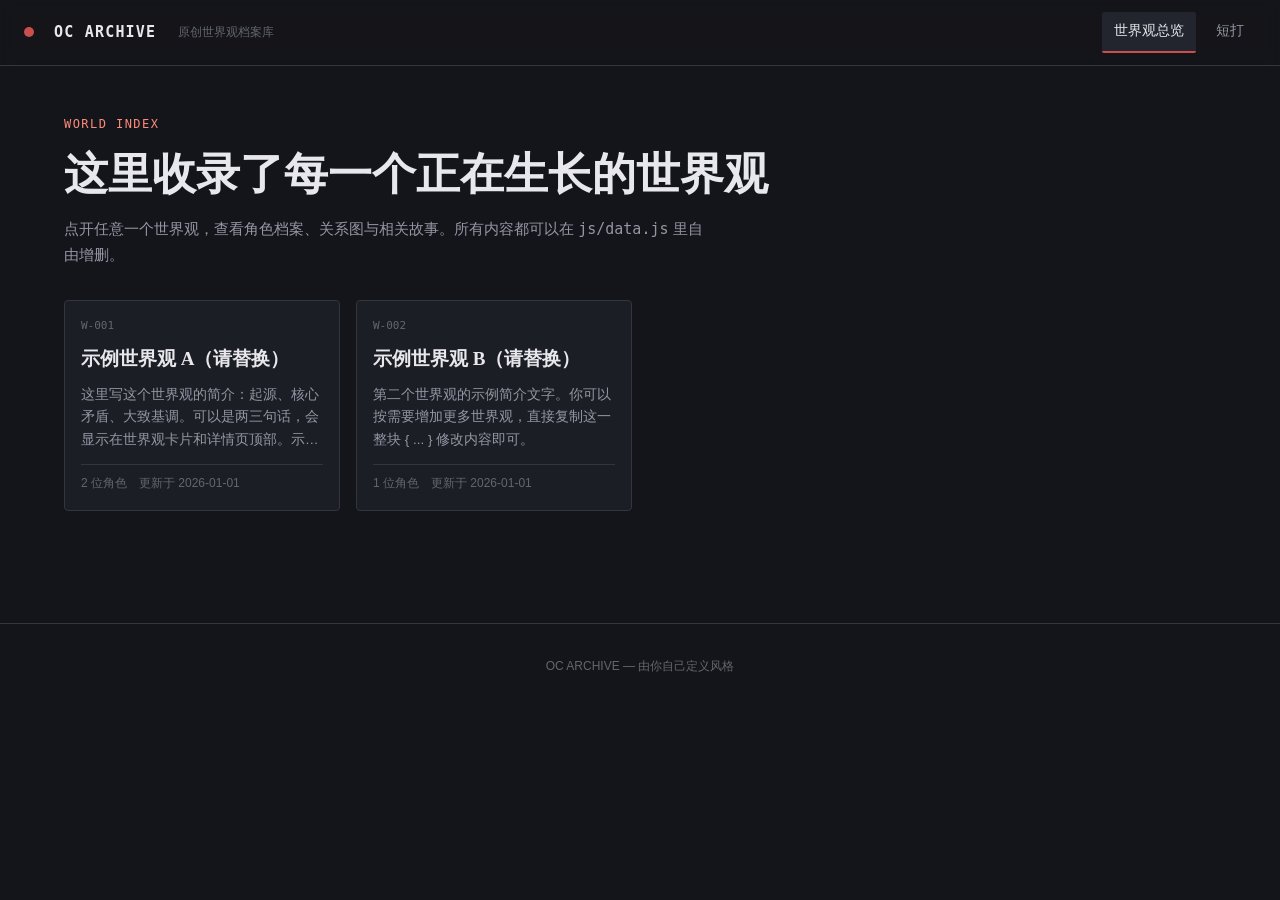
==== index.html @ 652378f9 "Initial commit: oc-archive site" ====
<!DOCTYPE html>
<html lang="zh-CN">
<head>
<meta charset="UTF-8">
<meta name="viewport" content="width=device-width, initial-scale=1.0">
<title>OC ARCHIVE</title>
<link rel="stylesheet" href="css/theme.css">
<link rel="stylesheet" href="css/style.css">
</head>
<body>

<header class="topnav">
  <a class="brand" href="index.html" style="display:flex;align-items:center;">
    <span class="brand-mark"></span>
    <span class="brand-name" data-site-name style="margin-left:8px;">OC ARCHIVE</span>
    <span class="brand-sub" data-site-subtitle style="margin-left:10px;">原创世界观档案库</span>
  </a>
  <nav>
    <a href="index.html" class="active">世界观总览</a>
    <a href="drabbles.html">短打</a>
  </nav>
</header>

<section class="hero">
  <div class="eyebrow">WORLD INDEX</div>
  <h1>这里收录了每一个正在生长的世界观</h1>
  <p>点开任意一个世界观，查看角色档案、关系图与相关故事。所有内容都可以在 <code>js/data.js</code> 里自由增删。</p>
</section>

<main class="grid" id="world-grid"></main>

<footer class="site-footer">OC ARCHIVE — 由你自己定义风格</footer>

<script src="js/data.js"></script>
<script src="js/main.js"></script>
<script>
  renderWorldGrid(document.getElementById("world-grid"));
</script>
</body>
</html>
---- css/theme.css ----
/* ============================================================
   theme.css — 只放"设计风格"相关的变量
   想换整个网站的观感？只改这个文件就够了，不用碰其他代码。
   ============================================================ */

:root {
  /* —— 颜色 —— */
  --color-bg:        #14151a;   /* 页面底色 */
  --color-bg-panel:  #1c1e26;   /* 卡片/面板底色 */
  --color-bg-raised: #22242e;   /* 悬浮/选中状态底色 */
  --color-border:    #33353f;   /* 分割线、描边 */

  --color-text:       #e7e7ec;  /* 正文 */
  --color-text-dim:   #9496a3;  /* 次要文字 */
  --color-text-faint: #64666f;  /* 更次要的文字（占位符提示等） */

  --color-accent:      #c94f4f; /* 主强调色（标签、链接高亮、边框） */
  --color-accent-dim:  #7a3535; /* 强调色的暗版（用于底纹、次要强调） */
  --color-accent-text: #ff8a7a; /* 强调色用于文字时更亮一点，保证可读性 */

  --color-success: #4f9c6a;
  --color-warning: #c9a04f;

  /* —— 字体 —— */
  /* 中文字体优先用系统黑体/宋体，英文数字用等宽或衬线做"档案感" */
  --font-display: "Noto Serif SC", "Songti SC", "SimSun", serif;
  --font-body:    "PingFang SC", "Microsoft YaHei", "Hiragino Sans GB", sans-serif;
  --font-mono:    "JetBrains Mono", "Consolas", monospace;

  /* —— 圆角 / 阴影 —— */
  --radius-sm: 2px;
  --radius-md: 4px;
  --shadow-panel: 0 1px 0 rgba(0,0,0,0.4), 0 8px 24px rgba(0,0,0,0.25);

  /* —— 间距刻度 —— */
  --space-1: 4px;
  --space-2: 8px;
  --space-3: 12px;
  --space-4: 16px;
  --space-5: 24px;
  --space-6: 32px;
  --space-7: 48px;
  --space-8: 64px;

  /* —— 布局 —— */
  --sidebar-width: 260px;
  --content-max-width: 1200px;
}

/* 亮色主题示例（如果想要浅色版本，把 <html> 加上 data-theme="light" 即可） */
[data-theme="light"] {
  --color-bg:        #f6f5f2;
  --color-bg-panel:  #ffffff;
  --color-bg-raised: #f0eee9;
  --color-border:    #e0ddd6;

  --color-text:       #201f1c;
  --color-text-dim:   #6b6862;
  --color-text-faint: #a5a29a;

  --color-accent:      #a83f3f;
  --color-accent-dim:  #e7cfcf;
  --color-accent-text: #a83f3f;
}
---- css/style.css ----
/* ============================================================
   style.css — 结构/布局/组件样式
   这里定义"长什么形状"，具体"什么颜色"去 theme.css 改
   ============================================================ */

* { box-sizing: border-box; }

html, body {
  margin: 0;
  padding: 0;
  background: var(--color-bg);
  color: var(--color-text);
  font-family: var(--font-body);
  font-size: 15px;
  line-height: 1.7;
  -webkit-font-smoothing: antialiased;
}

a { color: inherit; text-decoration: none; }
a:hover { color: var(--color-accent-text); }

::selection { background: var(--color-accent-dim); color: var(--color-text); }

/* focus visibility，别删，无障碍需要 */
a:focus-visible, button:focus-visible, input:focus-visible {
  outline: 2px solid var(--color-accent-text);
  outline-offset: 2px;
}

@media (prefers-reduced-motion: reduce) {
  * { animation: none !important; transition: none !important; }
}

/* ---------- 顶部导航 ---------- */
.topnav {
  position: sticky;
  top: 0;
  z-index: 50;
  display: flex;
  align-items: center;
  justify-content: space-between;
  padding: var(--space-3) var(--space-5);
  background: rgba(20, 21, 26, 0.9);
  backdrop-filter: blur(8px);
  border-bottom: 1px solid var(--color-border);
}

.topnav .brand {
  display: flex;
  align-items: baseline;
  gap: var(--space-3);
}

.topnav .brand-mark {
  width: 10px;
  height: 10px;
  background: var(--color-accent);
  border-radius: 50%;
  flex-shrink: 0;
}

.topnav .brand-name {
  font-family: var(--font-mono);
  letter-spacing: 0.08em;
  font-size: 15px;
  font-weight: 700;
}

.topnav .brand-sub {
  font-size: 12px;
  color: var(--color-text-faint);
  display: none;
}
@media (min-width: 640px) {
  .topnav .brand-sub { display: inline; }
}

.topnav nav {
  display: flex;
  gap: var(--space-2);
}

.topnav nav a {
  padding: var(--space-2) var(--space-3);
  font-size: 13.5px;
  color: var(--color-text-dim);
  border-radius: var(--radius-sm);
}
.topnav nav a:hover { color: var(--color-text); background: var(--color-bg-raised); }
.topnav nav a.active {
  color: var(--color-text);
  background: var(--color-bg-raised);
  border-bottom: 2px solid var(--color-accent);
}

/* ---------- 页面骨架：侧栏 + 主内容 ---------- */
.layout {
  display: flex;
  align-items: flex-start;
  max-width: var(--content-max-width);
  margin: 0 auto;
}

.sidebar {
  width: var(--sidebar-width);
  flex-shrink: 0;
  padding: var(--space-5) var(--space-4);
  position: sticky;
  top: 57px;
  max-height: calc(100vh - 57px);
  overflow-y: auto;
  border-right: 1px solid var(--color-border);
}

.sidebar h3 {
  font-size: 11px;
  letter-spacing: 0.1em;
  color: var(--color-text-faint);
  text-transform: uppercase;
  margin: var(--space-5) 0 var(--space-2);
}
.sidebar h3:first-child { margin-top: 0; }

.sidebar ul { list-style: none; margin: 0; padding: 0; }
.sidebar li a {
  display: block;
  padding: var(--space-2) var(--space-2);
  font-size: 13.5px;
  color: var(--color-text-dim);
  border-radius: var(--radius-sm);
  border-left: 2px solid transparent;
}
.sidebar li a:hover { background: var(--color-bg-panel); color: var(--color-text); }
.sidebar li a.active {
  color: var(--color-text);
  border-left-color: var(--color-accent);
  background: var(--color-bg-panel);
}

.main {
  flex: 1;
  min-width: 0;
  padding: var(--space-5);
}

@media (max-width: 860px) {
  .layout { flex-direction: column; }
  .sidebar {
    width: 100%;
    position: static;
    max-height: none;
    border-right: none;
    border-bottom: 1px solid var(--color-border);
  }
}

/* ---------- 通用面板/卡片 ---------- */
.panel {
  background: var(--color-bg-panel);
  border: 1px solid var(--color-border);
  border-radius: var(--radius-md);
  box-shadow: var(--shadow-panel);
}

.panel-header {
  display: flex;
  align-items: center;
  gap: var(--space-2);
  padding: var(--space-3) var(--space-4);
  border-bottom: 1px solid var(--color-border);
}

.panel-header .tag {
  font-family: var(--font-mono);
  font-size: 11px;
  color: var(--color-accent-text);
  border: 1px solid var(--color-accent-dim);
  padding: 1px 6px;
  border-radius: var(--radius-sm);
}

.panel-header h2 {
  font-family: var(--font-display);
  font-size: 18px;
  margin: 0;
  flex: 1;
}

.panel-body { padding: var(--space-4); }

/* ---------- 首页：世界观网格 ---------- */
.hero {
  padding: var(--space-7) var(--space-5) var(--space-6);
  text-align: left;
  max-width: var(--content-max-width);
  margin: 0 auto;
}
.hero .eyebrow {
  font-family: var(--font-mono);
  font-size: 12px;
  color: var(--color-accent-text);
  letter-spacing: 0.12em;
  margin-bottom: var(--space-3);
}
.hero h1 {
  font-family: var(--font-display);
  font-size: clamp(28px, 5vw, 44px);
  margin: 0 0 var(--space-3);
  line-height: 1.3;
}
.hero p {
  color: var(--color-text-dim);
  max-width: 640px;
  margin: 0;
}

.grid {
  display: grid;
  grid-template-columns: repeat(auto-fill, minmax(260px, 1fr));
  gap: var(--space-4);
  max-width: var(--content-max-width);
  margin: 0 auto;
  padding: 0 var(--space-5) var(--space-8);
}

.world-card {
  display: block;
  background: var(--color-bg-panel);
  border: 1px solid var(--color-border);
  border-radius: var(--radius-md);
  padding: var(--space-4);
  transition: border-color 0.15s ease, transform 0.15s ease;
}
.world-card:hover {
  border-color: var(--color-accent-dim);
  transform: translateY(-2px);
  color: var(--color-text);
}
.world-card .world-id {
  font-family: var(--font-mono);
  font-size: 11px;
  color: var(--color-text-faint);
  margin-bottom: var(--space-2);
}
.world-card h3 {
  font-family: var(--font-display);
  font-size: 19px;
  margin: 0 0 var(--space-2);
}
.world-card p {
  color: var(--color-text-dim);
  font-size: 13.5px;
  margin: 0 0 var(--space-3);
  display: -webkit-box;
  -webkit-line-clamp: 3;
  -webkit-box-orient: vertical;
  overflow: hidden;
}
.world-card .world-meta {
  display: flex;
  gap: var(--space-3);
  font-size: 12px;
  color: var(--color-text-faint);
  border-top: 1px solid var(--color-border);
  padding-top: var(--space-2);
}

/* ---------- 标签页（世界观内部：概述/角色/关系图/故事） ---------- */
.tabs {
  display: flex;
  gap: var(--space-1);
  border-bottom: 1px solid var(--color-border);
  margin-bottom: var(--space-4);
  overflow-x: auto;
}
.tabs a {
  padding: var(--space-2) var(--space-4);
  font-size: 13.5px;
  color: var(--color-text-dim);
  white-space: nowrap;
  border-bottom: 2px solid transparent;
  margin-bottom: -1px;
}
.tabs a:hover { color: var(--color-text); }
.tabs a.active {
  color: var(--color-text);
  border-bottom-color: var(--color-accent);
}

/* ---------- 角色档案卡片 ---------- */
.char-grid {
  display: grid;
  grid-template-columns: repeat(auto-fill, minmax(200px, 1fr));
  gap: var(--space-3);
}
.char-card {
  display: block;
  background: var(--color-bg-panel);
  border: 1px solid var(--color-border);
  border-radius: var(--radius-md);
  overflow: hidden;
  transition: border-color 0.15s ease;
}
.char-card:hover { border-color: var(--color-accent-dim); color: var(--color-text); }
.char-card .char-portrait {
  width: 100%;
  aspect-ratio: 3/4;
  background: var(--color-bg-raised);
  display: flex;
  align-items: center;
  justify-content: center;
  color: var(--color-text-faint);
  font-size: 12px;
  font-family: var(--font-mono);
}
.char-card .char-info { padding: var(--space-3); }
.char-card .char-name {
  font-family: var(--font-display);
  font-size: 16px;
  margin: 0 0 2px;
}
.char-card .char-role {
  font-size: 12px;
  color: var(--color-text-faint);
}

/* ---------- 角色详情页 ---------- */
.char-detail-header {
  display: flex;
  gap: var(--space-5);
  margin-bottom: var(--space-5);
  flex-wrap: wrap;
}
.char-detail-portrait {
  width: 220px;
  aspect-ratio: 3/4;
  background: var(--color-bg-panel);
  border: 1px solid var(--color-border);
  border-radius: var(--radius-md);
  flex-shrink: 0;
  display: flex;
  align-items: center;
  justify-content: center;
  color: var(--color-text-faint);
  font-family: var(--font-mono);
  font-size: 12px;
}
.char-detail-meta { flex: 1; min-width: 240px; }
.char-detail-meta h1 {
  font-family: var(--font-display);
  font-size: 30px;
  margin: 0 0 var(--space-2);
}
.char-detail-meta .subtitle { color: var(--color-text-dim); margin-bottom: var(--space-4); }

.kv-list { display: grid; grid-template-columns: auto 1fr; gap: var(--space-2) var(--space-4); font-size: 13.5px; }
.kv-list dt { color: var(--color-text-faint); }
.kv-list dd { margin: 0; }

.section-block { margin-bottom: var(--space-5); }
.section-block h2 {
  font-family: var(--font-display);
  font-size: 16px;
  color: var(--color-text-dim);
  border-bottom: 1px solid var(--color-border);
  padding-bottom: var(--space-2);
  margin-bottom: var(--space-3);
}

.bullet-list { margin: 0; padding-left: 1.2em; color: var(--color-text-dim); }
.bullet-list li { margin-bottom: var(--space-1); }

/* ---------- 关系图 ---------- */
.relation-canvas-wrap {
  position: relative;
  width: 100%;
  height: 560px;
  background:
    radial-gradient(circle at 1px 1px, var(--color-border) 1px, transparent 0) 0 0 / 24px 24px,
    var(--color-bg-panel);
  border: 1px solid var(--color-border);
  border-radius: var(--radius-md);
  overflow: hidden;
}
#relation-svg { position: absolute; inset: 0; width: 100%; height: 100%; }
.relation-edge { stroke: var(--color-border); stroke-width: 1.5; }
.relation-edge-label {
  fill: var(--color-text-faint);
  font-size: 10px;
  font-family: var(--font-mono);
}
.relation-node {
  position: absolute;
  transform: translate(-50%, -50%);
  display: flex;
  flex-direction: column;
  align-items: center;
  gap: 6px;
  cursor: grab;
  user-select: none;
}
.relation-node .dot {
  width: 44px;
  height: 44px;
  border-radius: 50%;
  background: var(--color-bg-raised);
  border: 1.5px solid var(--color-accent-dim);
  display: flex;
  align-items: center;
  justify-content: center;
  font-family: var(--font-display);
  font-size: 14px;
}
.relation-node:hover .dot { border-color: var(--color-accent); }
.relation-node .label {
  font-size: 11.5px;
  color: var(--color-text-dim);
  background: var(--color-bg);
  padding: 1px 6px;
  border-radius: var(--radius-sm);
  white-space: nowrap;
}
.relation-hint {
  font-size: 12px;
  color: var(--color-text-faint);
  margin-top: var(--space-2);
}

/* ---------- 故事 / 短打 列表 ---------- */
.story-list { display: flex; flex-direction: column; gap: var(--space-2); }
.story-item {
  display: flex;
  align-items: baseline;
  gap: var(--space-3);
  padding: var(--space-3);
  background: var(--color-bg-panel);
  border: 1px solid var(--color-border);
  border-radius: var(--radius-md);
}
.story-item:hover { border-color: var(--color-accent-dim); }
.story-item .story-type {
  font-family: var(--font-mono);
  font-size: 10.5px;
  color: var(--color-accent-text);
  border: 1px solid var(--color-accent-dim);
  padding: 1px 6px;
  border-radius: var(--radius-sm);
  flex-shrink: 0;
}
.story-item .story-title { font-weight: 600; flex: 1; }
.story-item .story-date { font-size: 12px; color: var(--color-text-faint); }

.prose {
  max-width: 720px;
  color: var(--color-text);
  white-space: pre-wrap;
  font-size: 15px;
  line-height: 1.9;
}

/* ---------- 空状态 / 占位 ---------- */
.empty-state {
  padding: var(--space-7) var(--space-4);
  text-align: center;
  color: var(--color-text-faint);
  border: 1px dashed var(--color-border);
  border-radius: var(--radius-md);
}
.empty-state .empty-title { color: var(--color-text-dim); margin-bottom: var(--space-1); }

/* ---------- 面包屑 ---------- */
.breadcrumb {
  font-size: 12.5px;
  color: var(--color-text-faint);
  margin-bottom: var(--space-4);
}
.breadcrumb a:hover { color: var(--color-accent-text); }

/* ---------- footer ---------- */
.site-footer {
  text-align: center;
  padding: var(--space-6) var(--space-4);
  font-size: 12px;
  color: var(--color-text-faint);
  border-top: 1px solid var(--color-border);
  margin-top: var(--space-7);
}
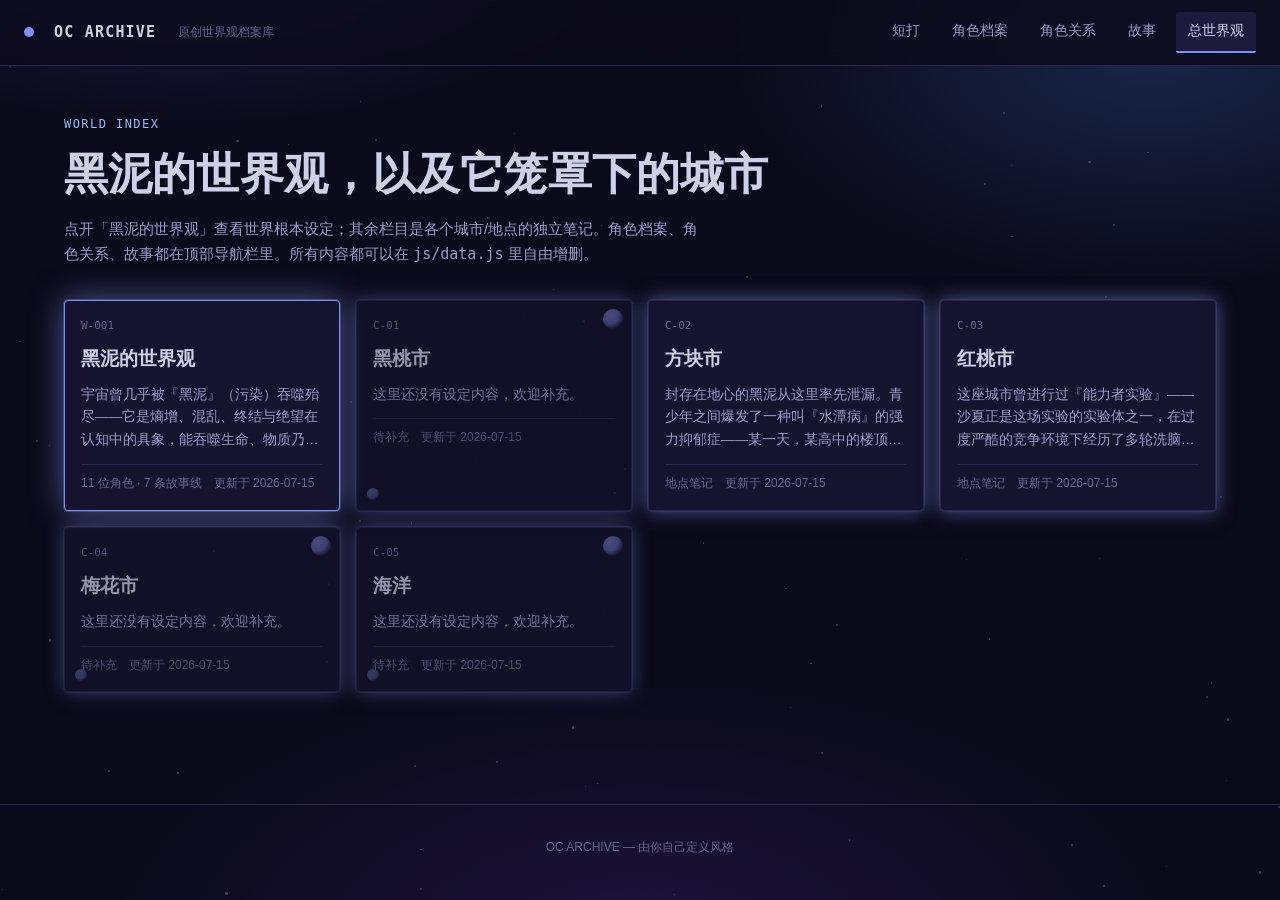
==== commit a1054bd2: "Restructure navigation around story arcs, add world illustration - Top nav now leads directly to glo" ====
--- a/index.html
+++ b/index.html
@@ -16,15 +16,18 @@
     <span class="brand-sub" data-site-subtitle style="margin-left:10px;">原创世界观档案库</span>
   </a>
   <nav>
-    <a href="index.html" class="active">世界观总览</a>
     <a href="drabbles.html">短打</a>
+    <a href="characters.html">角色档案</a>
+    <a href="relations.html">角色关系</a>
+    <a href="stories.html">故事</a>
+    <a href="index.html" class="active">总世界观</a>
   </nav>
 </header>
 
 <section class="hero">
   <div class="eyebrow">WORLD INDEX</div>
-  <h1>这里收录了每一个正在生长的世界观</h1>
-  <p>点开任意一个世界观，查看角色档案、关系图与相关故事。所有内容都可以在 <code>js/data.js</code> 里自由增删。</p>
+  <h1>黑泥的世界观，以及它笼罩下的城市</h1>
+  <p>点开「黑泥的世界观」查看世界根本设定；其余栏目是各个城市/地点的独立笔记。角色档案、角色关系、故事都在顶部导航栏里。所有内容都可以在 <code>js/data.js</code> 里自由增删。</p>
 </section>
 
 <main class="grid" id="world-grid"></main>
--- a/css/theme.css
+++ b/css/theme.css
@@ -4,22 +4,29 @@
    ============================================================ */
 
 :root {
-  /* —— 颜色 —— */
-  --color-bg:        #14151a;   /* 页面底色 */
-  --color-bg-panel:  #1c1e26;   /* 卡片/面板底色 */
-  --color-bg-raised: #22242e;   /* 悬浮/选中状态底色 */
-  --color-border:    #33353f;   /* 分割线、描边 */
+  /* —— 颜色：星海低语 · 深空靛蓝 + 星光紫蓝 —— */
+  --color-bg:        #0b0a1a;   /* 页面底色，接近深空/黑洞的靛蓝黑 */
+  --color-bg-panel:  #15132e;   /* 卡片/面板底色 */
+  --color-bg-raised: #1c1a3d;   /* 悬浮/选中状态底色 */
+  --color-border:    #2a2650;   /* 分割线、描边 */
 
-  --color-text:       #e7e7ec;  /* 正文 */
-  --color-text-dim:   #9496a3;  /* 次要文字 */
-  --color-text-faint: #64666f;  /* 更次要的文字（占位符提示等） */
+  --color-text:       #cdd0e8;  /* 正文，浅银色 */
+  --color-text-dim:   #9b9bc9;  /* 次要文字 */
+  --color-text-faint: #656590;  /* 更次要的文字（占位符提示等） */
 
-  --color-accent:      #c94f4f; /* 主强调色（标签、链接高亮、边框） */
-  --color-accent-dim:  #7a3535; /* 强调色的暗版（用于底纹、次要强调） */
-  --color-accent-text: #ff8a7a; /* 强调色用于文字时更亮一点，保证可读性 */
+  --color-accent:      #7c8ff2; /* 主强调色，蓝紫之间（标签、链接高亮、边框） */
+  --color-accent-dim:  #35306a; /* 强调色的暗版（用于底纹、次要强调） */
+  --color-accent-text: #8fc0f5; /* 强调色用于文字时更偏亮蓝，保证可读性 */
 
-  --color-success: #4f9c6a;
+  --color-success: #5f9c8f;
   --color-warning: #c9a04f;
+
+  /* —— 宇宙风特效专用 —— */
+  --color-glow:       rgba(139, 155, 245, 0.55); /* 模块发光描边颜色 */
+  --color-star:        #f2f3ff;                   /* 星点颜色 */
+  --color-planet-1:    #b7aaff;                    /* 角落矢量星球配色 1 */
+  --color-planet-2:    #7c8ff2;                    /* 角落矢量星球配色 2 */
+  --color-planet-3:    #8fc0f5;                    /* 角落矢量星球配色 3 */
 
   /* —— 字体 —— */
   /* 中文字体优先用系统黑体/宋体，英文数字用等宽或衬线做"档案感" */
@@ -30,7 +37,7 @@
   /* —— 圆角 / 阴影 —— */
   --radius-sm: 2px;
   --radius-md: 4px;
-  --shadow-panel: 0 1px 0 rgba(0,0,0,0.4), 0 8px 24px rgba(0,0,0,0.25);
+  --shadow-panel: 0 1px 0 rgba(0,0,0,0.4), 0 8px 24px rgba(30,20,70,0.35);
 
   /* —— 间距刻度 —— */
   --space-1: 4px;
@@ -47,18 +54,18 @@
   --content-max-width: 1200px;
 }
 
-/* 亮色主题示例（如果想要浅色版本，把 <html> 加上 data-theme="light" 即可） */
+/* 亮色主题（如果想要浅色版本，把 <html> 加上 data-theme="light" 即可） */
 [data-theme="light"] {
-  --color-bg:        #f6f5f2;
+  --color-bg:        #f4f3fb;
   --color-bg-panel:  #ffffff;
-  --color-bg-raised: #f0eee9;
-  --color-border:    #e0ddd6;
+  --color-bg-raised: #ece9fa;
+  --color-border:    #ddd8f5;
 
-  --color-text:       #201f1c;
-  --color-text-dim:   #6b6862;
-  --color-text-faint: #a5a29a;
+  --color-text:       #201f36;
+  --color-text-dim:   #5f5c80;
+  --color-text-faint: #9c98bd;
 
-  --color-accent:      #a83f3f;
-  --color-accent-dim:  #e7cfcf;
-  --color-accent-text: #a83f3f;
+  --color-accent:      #6c5ce0;
+  --color-accent-dim:  #e2ddfa;
+  --color-accent-text: #4a5fd4;
 }
--- a/css/style.css
+++ b/css/style.css
@@ -8,7 +8,13 @@
 html, body {
   margin: 0;
   padding: 0;
-  background: var(--color-bg);
+  min-height: 100%;
+  background:
+    radial-gradient(ellipse 60% 40% at 15% -10%, rgba(90, 70, 190, 0.35), transparent 60%),
+    radial-gradient(ellipse 55% 45% at 90% 5%, rgba(60, 110, 200, 0.28), transparent 60%),
+    radial-gradient(ellipse 70% 50% at 50% 105%, rgba(70, 40, 140, 0.30), transparent 60%),
+    var(--color-bg);
+  background-attachment: fixed;
   color: var(--color-text);
   font-family: var(--font-body);
   font-size: 15px;
@@ -16,6 +22,34 @@
   -webkit-font-smoothing: antialiased;
 }
 
+/* ---------- 星空背景：随机分布、缓慢闪烁的星点 ---------- */
+.starfield {
+  position: fixed;
+  inset: 0;
+  z-index: 0;
+  pointer-events: none;
+  overflow: hidden;
+}
+.starfield .star {
+  position: absolute;
+  background: var(--color-star);
+  border-radius: 50%;
+  opacity: 0.2;
+  animation-name: twinkle;
+  animation-timing-function: ease-in-out;
+  animation-iteration-count: infinite;
+}
+@keyframes twinkle {
+  0%, 100% { opacity: 0.12; transform: scale(0.85); }
+  50% { opacity: 0.95; transform: scale(1.2); }
+}
+
+/* 星空在最底层，页面主体内容需要显式盖在它上面 */
+.topnav, .layout, .hero, main, .site-footer {
+  position: relative;
+  z-index: 1;
+}
+
 a { color: inherit; text-decoration: none; }
 a:hover { color: var(--color-accent-text); }
 
@@ -40,7 +74,7 @@
   align-items: center;
   justify-content: space-between;
   padding: var(--space-3) var(--space-5);
-  background: rgba(20, 21, 26, 0.9);
+  background: rgba(11, 10, 26, 0.82);
   backdrop-filter: blur(8px);
   border-bottom: 1px solid var(--color-border);
 }
@@ -154,6 +188,58 @@
   }
 }
 
+/* ---------- 宇宙风模块：发光描边 + 星尘纹理 + 角落矢量星球 ---------- */
+.cosmic-block {
+  position: relative;
+  border: 1px solid var(--color-accent-dim);
+  box-shadow: 0 0 0 1px rgba(139, 155, 245, 0.12), 0 0 20px var(--color-glow), 0 8px 20px rgba(10, 8, 30, 0.4);
+  background-image:
+    radial-gradient(1px 1px at 12% 22%, rgba(255, 255, 255, 0.55) 0, transparent 60%),
+    radial-gradient(1px 1px at 78% 55%, rgba(255, 255, 255, 0.4) 0, transparent 60%),
+    radial-gradient(1.4px 1.4px at 42% 78%, rgba(255, 255, 255, 0.35) 0, transparent 60%),
+    radial-gradient(1px 1px at 62% 12%, rgba(255, 255, 255, 0.3) 0, transparent 60%),
+    radial-gradient(1.4px 1.4px at 90% 88%, rgba(255, 255, 255, 0.3) 0, transparent 60%),
+    radial-gradient(1px 1px at 25% 90%, rgba(255, 255, 255, 0.25) 0, transparent 60%);
+  background-repeat: no-repeat;
+  transition: box-shadow 0.2s ease, border-color 0.2s ease;
+}
+.cosmic-block:hover {
+  border-color: var(--color-accent);
+  box-shadow: 0 0 0 1px rgba(139, 155, 245, 0.22), 0 0 26px var(--color-glow), 0 8px 20px rgba(10, 8, 30, 0.45);
+}
+.cosmic-block::before,
+.cosmic-block::after {
+  content: "";
+  position: absolute;
+  border-radius: 50%;
+  pointer-events: none;
+  z-index: -1;
+}
+.cosmic-block::before {
+  top: 8px;
+  right: 8px;
+  width: 20px;
+  height: 20px;
+  background: radial-gradient(circle at 35% 30%, var(--color-planet-1) 0%, var(--color-planet-2) 45%, transparent 78%);
+  opacity: 0.55;
+  box-shadow: -34px 20px 0 -13px var(--color-planet-3);
+}
+.cosmic-block::after {
+  bottom: 10px;
+  left: 10px;
+  width: 12px;
+  height: 12px;
+  background: radial-gradient(circle at 35% 30%, var(--color-planet-3) 0%, var(--color-planet-2) 55%, transparent 80%);
+  opacity: 0.4;
+}
+.world-card-main.cosmic-block {
+  border-color: var(--color-accent);
+  box-shadow: 0 0 0 1px rgba(139, 155, 245, 0.28), 0 0 32px var(--color-glow), 0 8px 22px rgba(10, 8, 30, 0.5);
+}
+.world-card-placeholder.cosmic-block {
+  opacity: 0.7;
+}
+
 /* ---------- 通用面板/卡片 ---------- */
 .panel {
   background: var(--color-bg-panel);
@@ -265,6 +351,92 @@
   padding-top: var(--space-2);
 }
 
+/* ---------- 世界观说明页：大banner + 分类按钮 ---------- */
+.world-banner {
+  padding: var(--space-7) var(--space-5);
+  margin-bottom: var(--space-5);
+  border-radius: var(--radius-md);
+  background: var(--color-bg-panel);
+}
+.world-banner-eyebrow {
+  font-family: var(--font-mono);
+  font-size: 12px;
+  color: var(--color-accent-text);
+  letter-spacing: 0.12em;
+  margin-bottom: var(--space-3);
+}
+.world-banner h1 {
+  font-family: var(--font-display);
+  font-size: clamp(26px, 4.5vw, 42px);
+  margin: 0 0 var(--space-3);
+  line-height: 1.35;
+}
+.world-banner p {
+  color: var(--color-text-dim);
+  max-width: 760px;
+  margin: 0;
+  white-space: pre-wrap;
+}
+.world-banner-illustration {
+  display: block;
+  width: 100%;
+  max-width: 640px;
+  border-radius: var(--radius-md);
+  border: 1px solid var(--color-border);
+  margin: 0 0 var(--space-4);
+}
+.world-banner-credit {
+  font-size: 11px;
+  color: var(--color-text-faint);
+  margin-top: var(--space-2);
+}
+
+.category-nav {
+  display: grid;
+  grid-template-columns: repeat(auto-fit, minmax(200px, 1fr));
+  gap: var(--space-4);
+  margin-bottom: var(--space-7);
+}
+.category-btn {
+  display: flex;
+  flex-direction: column;
+  gap: 6px;
+  padding: var(--space-5) var(--space-4);
+  border-radius: var(--radius-md);
+  background: var(--color-bg-panel);
+  transition: transform 0.15s ease;
+}
+.category-btn:hover { transform: translateY(-2px); color: var(--color-text); }
+.category-btn-title {
+  font-family: var(--font-display);
+  font-size: 18px;
+}
+.category-btn-desc {
+  font-size: 12.5px;
+  color: var(--color-text-faint);
+}
+
+/* ---------- 故事线分组（角色档案页 / 关系图页共用） ---------- */
+.arc-section { margin-bottom: var(--space-7); }
+.arc-section-header { margin-bottom: var(--space-4); }
+.arc-section-header h2 {
+  font-family: var(--font-display);
+  font-size: 20px;
+  margin: 0 0 4px;
+}
+.arc-section-header p {
+  color: var(--color-text-dim);
+  font-size: 13px;
+  margin: 0;
+  max-width: 720px;
+}
+
+.arc-story-intros {
+  display: grid;
+  grid-template-columns: repeat(auto-fit, minmax(260px, 1fr));
+  gap: var(--space-4);
+}
+
 /* ---------- 标签页（世界观内部：概述/角色/关系图/故事） ---------- */
 .tabs {
   display: flex;
@@ -313,6 +485,11 @@
   font-size: 12px;
   font-family: var(--font-mono);
 }
+.char-card .char-portrait img {
+  width: 100%;
+  height: 100%;
+  object-fit: cover;
+}
 .char-card .char-info { padding: var(--space-3); }
 .char-card .char-name {
   font-family: var(--font-display);
@@ -344,6 +521,12 @@
   color: var(--color-text-faint);
   font-family: var(--font-mono);
   font-size: 12px;
+  overflow: hidden;
+}
+.char-detail-portrait img {
+  width: 100%;
+  height: 100%;
+  object-fit: cover;
 }
 .char-detail-meta { flex: 1; min-width: 240px; }
 .char-detail-meta h1 {
@@ -410,6 +593,12 @@
   justify-content: center;
   font-family: var(--font-display);
   font-size: 14px;
+  overflow: hidden;
+}
+.relation-node .dot img {
+  width: 100%;
+  height: 100%;
+  object-fit: cover;
 }
 .relation-node:hover .dot { border-color: var(--color-accent); }
 .relation-node .label {
@@ -448,6 +637,7 @@
   flex-shrink: 0;
 }
 .story-item .story-title { font-weight: 600; flex: 1; }
+.story-item .story-arc { font-size: 11px; color: var(--color-text-faint); white-space: nowrap; }
 .story-item .story-date { font-size: 12px; color: var(--color-text-faint); }
 
 .prose {
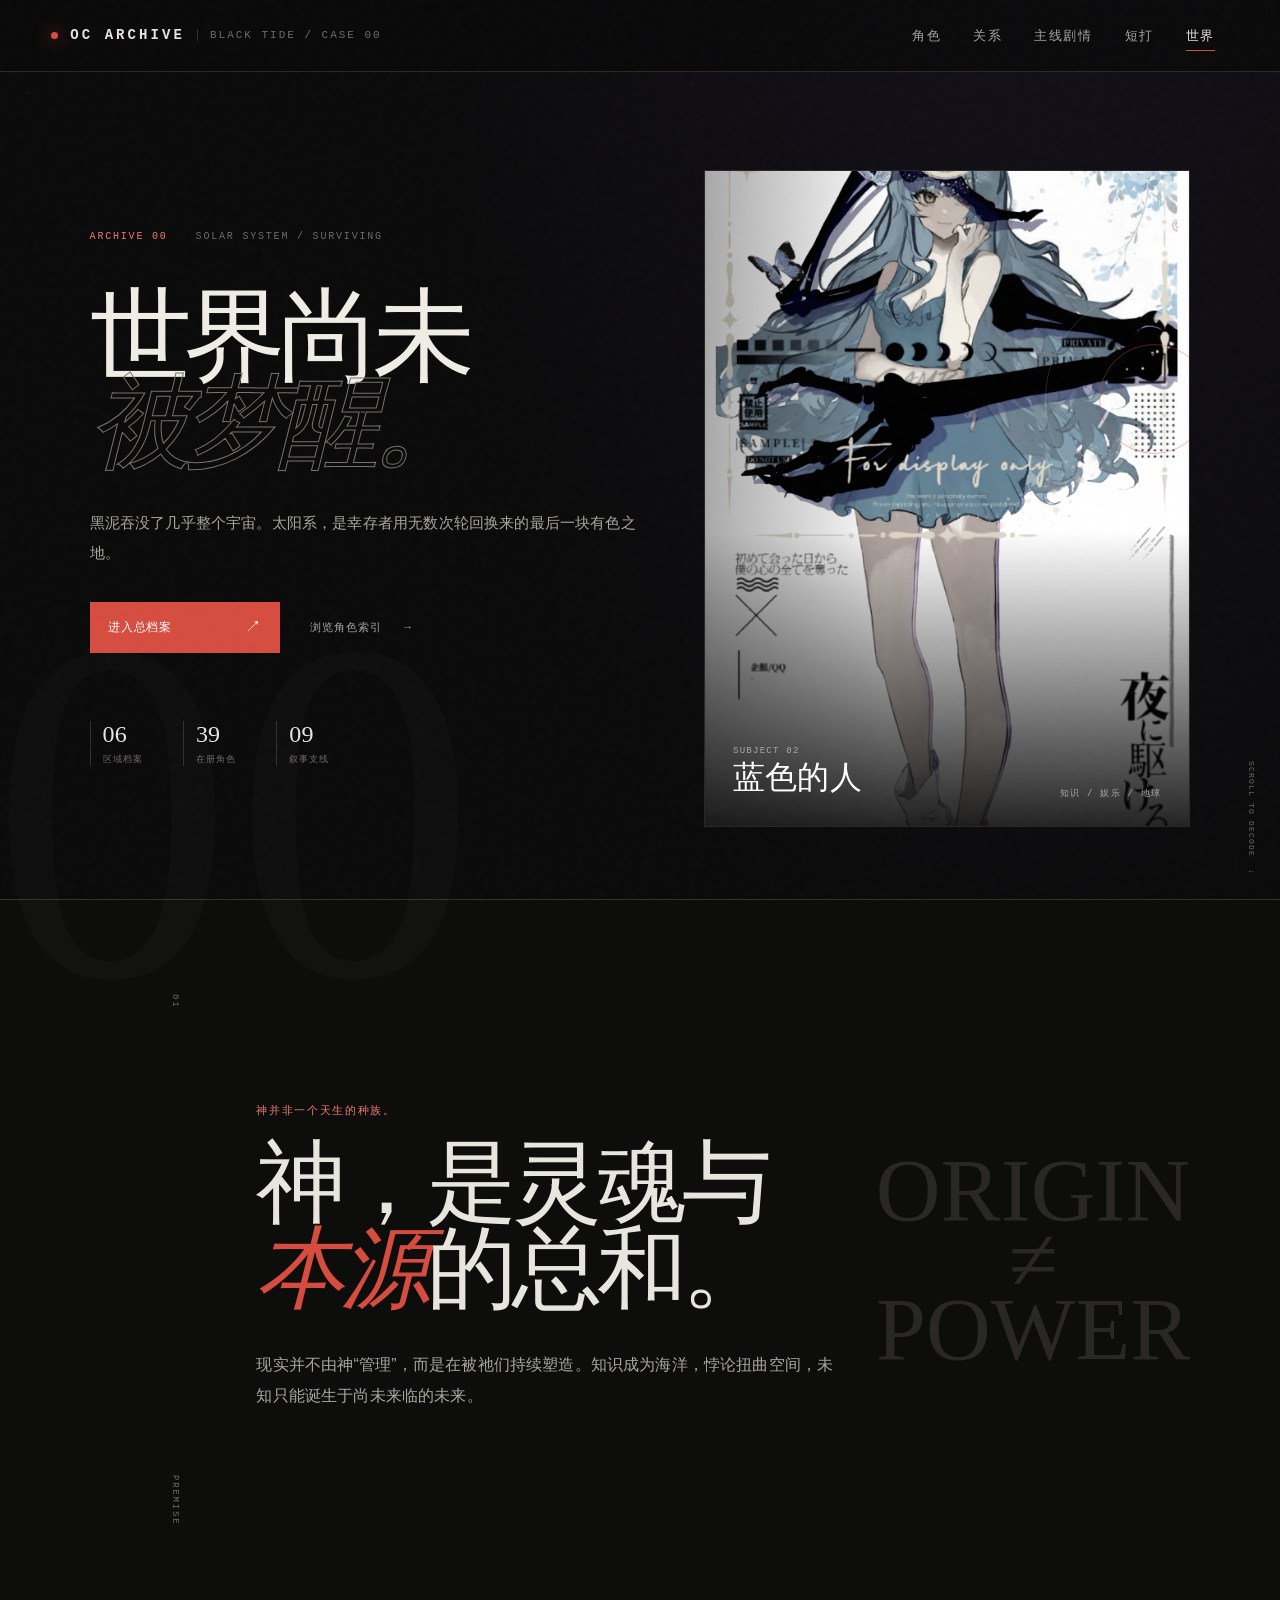
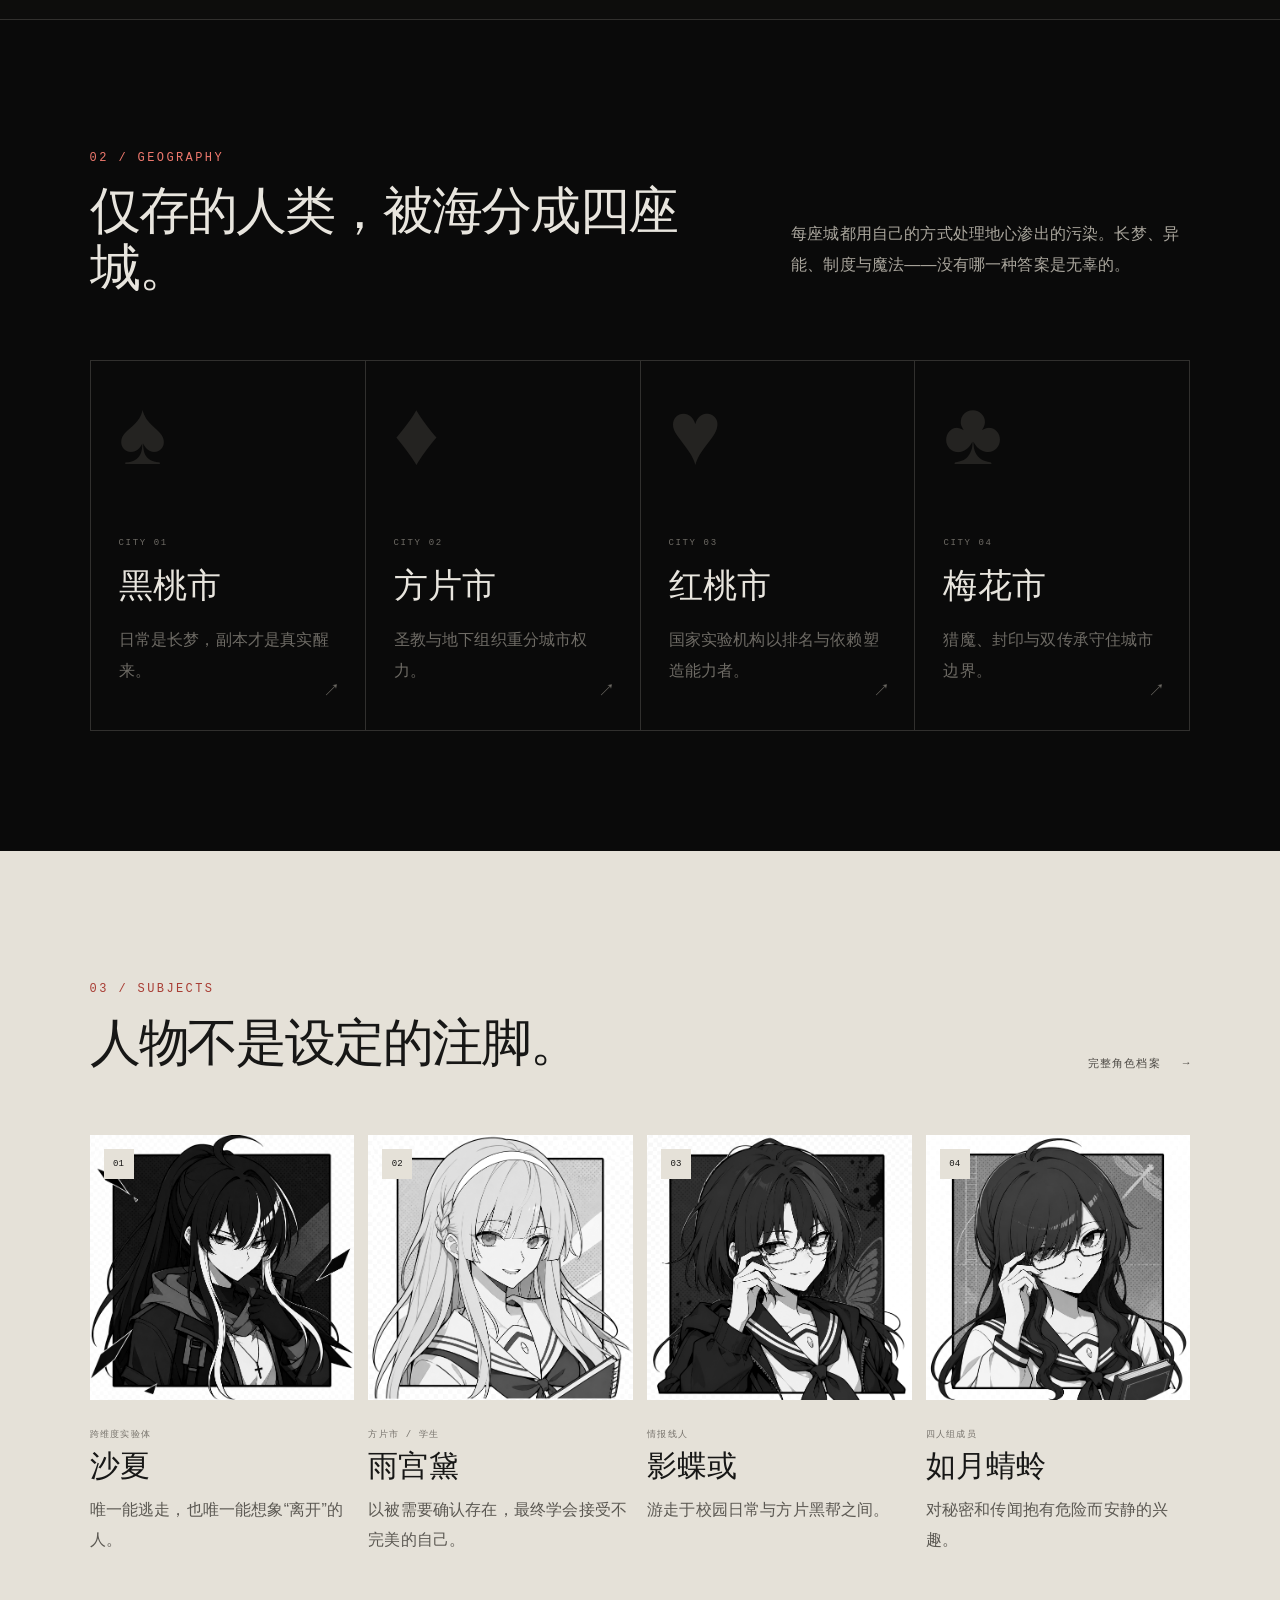
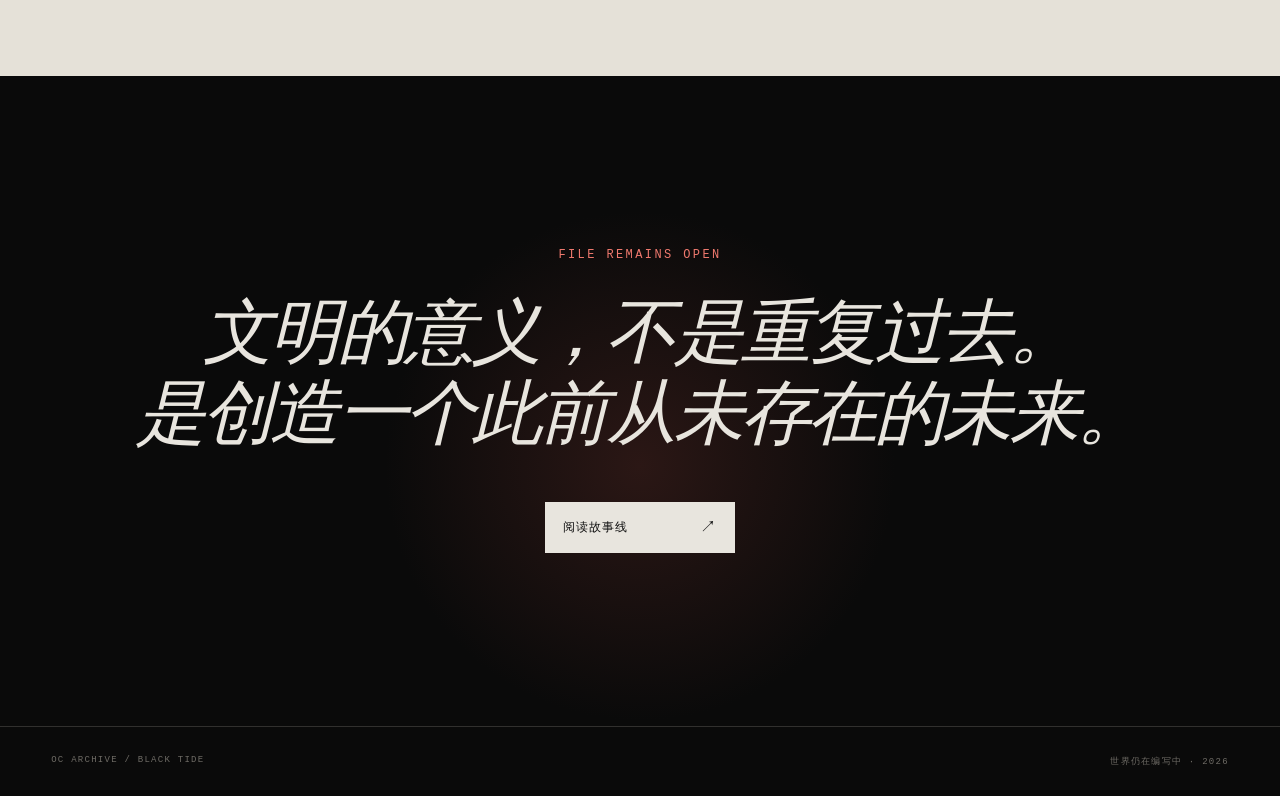
==== commit f429f11e: "Publish expanded OC archive" ====
--- a/index.html
+++ b/index.html
@@ -1,43 +1,12 @@
 <!DOCTYPE html>
-<html lang="zh-CN">
-<head>
-<meta charset="UTF-8">
-<meta name="viewport" content="width=device-width, initial-scale=1.0">
-<title>OC ARCHIVE</title>
-<link rel="stylesheet" href="css/theme.css">
-<link rel="stylesheet" href="css/style.css">
-</head>
-<body>
-
-<header class="topnav">
-  <a class="brand" href="index.html" style="display:flex;align-items:center;">
-    <span class="brand-mark"></span>
-    <span class="brand-name" data-site-name style="margin-left:8px;">OC ARCHIVE</span>
-    <span class="brand-sub" data-site-subtitle style="margin-left:10px;">原创世界观档案库</span>
-  </a>
-  <nav>
-    <a href="drabbles.html">短打</a>
-    <a href="characters.html">角色档案</a>
-    <a href="relations.html">角色关系</a>
-    <a href="stories.html">故事</a>
-    <a href="index.html" class="active">总世界观</a>
-  </nav>
-</header>
-
-<section class="hero">
-  <div class="eyebrow">WORLD INDEX</div>
-  <h1>黑泥的世界观，以及它笼罩下的城市</h1>
-  <p>点开「黑泥的世界观」查看世界根本设定；其余栏目是各个城市/地点的独立笔记。角色档案、角色关系、故事都在顶部导航栏里。所有内容都可以在 <code>js/data.js</code> 里自由增删。</p>
-</section>
-
-<main class="grid" id="world-grid"></main>
-
-<footer class="site-footer">OC ARCHIVE — 由你自己定义风格</footer>
-
-<script src="js/data.js"></script>
-<script src="js/main.js"></script>
-<script>
-  renderWorldGrid(document.getElementById("world-grid"));
-</script>
-</body>
-</html>
+<html lang="zh-CN"><head><meta charset="UTF-8"><meta name="viewport" content="width=device-width, initial-scale=1.0"><meta name="description" content="关于黑泥、星球神与四座城市的原创世界观档案。"><title>OC ARCHIVE — 黑泥世界观档案</title><link rel="stylesheet" href="css/theme.css?v=20260901n"><link rel="stylesheet" href="css/style.css?v=20260901n"></head>
+<body class="home-page">
+<header class="topnav"><a class="brand" href="index.html" aria-label="返回档案首页"><span class="brand-mark"></span><span class="brand-name" data-site-name>OC ARCHIVE</span><span class="brand-sub">BLACK TIDE / CASE 00</span></a><nav aria-label="主导航"><a href="characters.html">角色</a><a href="relations.html">关系</a><a href="stories.html">主线剧情</a><a href="drabbles.html">短打</a><a href="index.html" class="active">世界</a></nav></header>
+<main>
+<section class="home-hero"><div class="hero-copy"><div class="hero-kicker"><span>ARCHIVE 00</span><span>SOLAR SYSTEM / SURVIVING</span></div><h1>世界尚未<br><em>被梦醒。</em></h1><p class="hero-lede">黑泥吞没了几乎整个宇宙。太阳系，是幸存者用无数次轮回换来的最后一块有色之地。</p><div class="hero-actions"><a class="primary-link" href="world.html?id=cosmos-mythos">进入总档案 <span>↗</span></a><a class="text-link" href="characters.html">浏览角色索引 <span>→</span></a></div><div class="hero-index" aria-label="档案数量"><div><strong id="world-count">06</strong><span>区域档案</span></div><div><strong id="character-count">16</strong><span>在册角色</span></div><div><strong id="arc-count">03</strong><span>叙事支线</span></div></div></div>
+<a class="hero-visual" href="character.html?id=lanse-de-ren" aria-label="查看蓝色的人角色档案"><div class="orbit orbit-a"></div><div class="orbit orbit-b"></div><div class="hero-code">EARTH<br>DEITY</div><img src="images/lanse-de-ren-2.jpg" alt="蓝色的人"><div class="visual-caption"><span>SUBJECT 02</span><strong>蓝色的人</strong><small>知识 / 娱乐 / 地球</small></div></a><div class="scroll-note">SCROLL TO DECODE <span>↓</span></div></section>
+<section class="manifesto"><div class="section-rail"><span>01</span><span>PREMISE</span></div><div class="manifesto-copy"><p>神并非一个天生的种族。</p><h2>神，是灵魂与<br><span>本源</span>的总和。</h2><p class="manifesto-note">现实并不由神“管理”，而是在被祂们持续塑造。知识成为海洋，悖论扭曲空间，未知只能诞生于尚未来临的未来。</p></div><div class="manifesto-mark">ORIGIN<br>≠<br>POWER</div></section>
+<section class="city-section"><div class="section-heading"><div><span class="micro-label">02 / GEOGRAPHY</span><h2>仅存的人类，被海分成四座城。</h2></div><p>每座城都用自己的方式处理地心渗出的污染。长梦、异能、制度与魔法——没有哪一种答案是无辜的。</p></div><div class="city-grid"><a class="city-card spade" href="world.html?id=city-spade"><span class="suit">♠</span><div><small>CITY 01</small><h3>黑桃市</h3><p>日常是长梦，副本才是真实醒来。</p></div><b>↗</b></a><a class="city-card diamond" href="world.html?id=city-diamond"><span class="suit">♦</span><div><small>CITY 02</small><h3>方片市</h3><p>圣教与地下组织重分城市权力。</p></div><b>↗</b></a><a class="city-card heart" href="world.html?id=city-heart"><span class="suit">♥</span><div><small>CITY 03</small><h3>红桃市</h3><p>国家实验机构以排名与依赖塑造能力者。</p></div><b>↗</b></a><a class="city-card club" href="world.html?id=city-club"><span class="suit">♣</span><div><small>CITY 04</small><h3>梅花市</h3><p>猎魔、封印与双传承守住城市边界。</p></div><b>↗</b></a></div></section>
+<section class="featured-cast"><div class="section-heading compact"><div><span class="micro-label">03 / SUBJECTS</span><h2>人物不是设定的注脚。</h2></div><a class="text-link" href="characters.html">完整角色档案 <span>→</span></a></div><div class="cast-strip"><a class="cast-card" href="character.html?id=shaxia"><span class="cast-no">01</span><img src="images/approved-shaxia.png" alt="沙夏档案头像"><div><small>跨维度实验体</small><h3>沙夏</h3><p>唯一能逃走，也唯一能想象“离开”的人。</p></div></a><a class="cast-card" href="character.html?id=yugong-dai"><span class="cast-no">02</span><img src="images/approved-yugong-dai.png" alt="雨宫黛档案头像"><div><small>方片市 / 学生</small><h3>雨宫黛</h3><p>以被需要确认存在，最终学会接受不完美的自己。</p></div></a><a class="cast-card" href="character.html?id=yingdiehuo"><span class="cast-no">03</span><img src="images/approved-yingdiehuo.png" alt="影蝶或档案头像"><div><small>情报线人</small><h3>影蝶或</h3><p>游走于校园日常与方片黑帮之间。</p></div></a><a class="cast-card" href="character.html?id=ruyue-qingling"><span class="cast-no">04</span><img src="images/approved-ruyue-qingling.png" alt="如月蜻蛉档案头像"><div><small>四人组成员</small><h3>如月蜻蛉</h3><p>对秘密和传闻抱有危险而安静的兴趣。</p></div></a></div></section>
+<section class="closing-portal"><span class="micro-label">FILE REMAINS OPEN</span><h2>文明的意义，不是重复过去。<br>是创造一个此前从未存在的未来。</h2><a class="primary-link light" href="stories.html">阅读故事线 <span>↗</span></a></section>
+</main><footer class="site-footer"><span>OC ARCHIVE / BLACK TIDE</span><span>世界仍在编写中 · 2026</span></footer><script src="js/data.js?v=20260901n"></script><script src="js/main.js?v=20260901n"></script><script>document.getElementById('world-count').textContent=String(WORLDS.length).padStart(2,'0');document.getElementById('character-count').textContent=String(CHARACTERS.length).padStart(2,'0');document.getElementById('arc-count').textContent=String(STORY_ARCS.length).padStart(2,'0');</script></body></html>
--- a/css/theme.css
+++ b/css/theme.css
@@ -1,71 +1,13 @@
-/* ============================================================
-   theme.css — 只放"设计风格"相关的变量
-   想换整个网站的观感？只改这个文件就够了，不用碰其他代码。
-   ============================================================ */
-
 :root {
-  /* —— 颜色：星海低语 · 深空靛蓝 + 星光紫蓝 —— */
-  --color-bg:        #0b0a1a;   /* 页面底色，接近深空/黑洞的靛蓝黑 */
-  --color-bg-panel:  #15132e;   /* 卡片/面板底色 */
-  --color-bg-raised: #1c1a3d;   /* 悬浮/选中状态底色 */
-  --color-border:    #2a2650;   /* 分割线、描边 */
-
-  --color-text:       #cdd0e8;  /* 正文，浅银色 */
-  --color-text-dim:   #9b9bc9;  /* 次要文字 */
-  --color-text-faint: #656590;  /* 更次要的文字（占位符提示等） */
-
-  --color-accent:      #7c8ff2; /* 主强调色，蓝紫之间（标签、链接高亮、边框） */
-  --color-accent-dim:  #35306a; /* 强调色的暗版（用于底纹、次要强调） */
-  --color-accent-text: #8fc0f5; /* 强调色用于文字时更偏亮蓝，保证可读性 */
-
-  --color-success: #5f9c8f;
-  --color-warning: #c9a04f;
-
-  /* —— 宇宙风特效专用 —— */
-  --color-glow:       rgba(139, 155, 245, 0.55); /* 模块发光描边颜色 */
-  --color-star:        #f2f3ff;                   /* 星点颜色 */
-  --color-planet-1:    #b7aaff;                    /* 角落矢量星球配色 1 */
-  --color-planet-2:    #7c8ff2;                    /* 角落矢量星球配色 2 */
-  --color-planet-3:    #8fc0f5;                    /* 角落矢量星球配色 3 */
-
-  /* —— 字体 —— */
-  /* 中文字体优先用系统黑体/宋体，英文数字用等宽或衬线做"档案感" */
-  --font-display: "Noto Serif SC", "Songti SC", "SimSun", serif;
-  --font-body:    "PingFang SC", "Microsoft YaHei", "Hiragino Sans GB", sans-serif;
-  --font-mono:    "JetBrains Mono", "Consolas", monospace;
-
-  /* —— 圆角 / 阴影 —— */
-  --radius-sm: 2px;
-  --radius-md: 4px;
-  --shadow-panel: 0 1px 0 rgba(0,0,0,0.4), 0 8px 24px rgba(30,20,70,0.35);
-
-  /* —— 间距刻度 —— */
-  --space-1: 4px;
-  --space-2: 8px;
-  --space-3: 12px;
-  --space-4: 16px;
-  --space-5: 24px;
-  --space-6: 32px;
-  --space-7: 48px;
-  --space-8: 64px;
-
-  /* —— 布局 —— */
-  --sidebar-width: 260px;
-  --content-max-width: 1200px;
+  --color-bg:#0a0a0a;--color-bg-panel:#111110;--color-bg-raised:#1a1918;--color-border:#31302e;
+  --color-text:#e8e5de;--color-text-dim:#aaa69d;--color-text-faint:#6e6b65;
+  --color-accent:#d64d3f;--color-accent-dim:#6e2d28;--color-accent-text:#ef796e;
+  --color-success:#8aa38d;--color-warning:#caa15a;--color-glow:rgba(215,77,63,.13);--color-star:#e8e5de;
+  --color-planet-1:#e8e5de;--color-planet-2:#d64d3f;--color-planet-3:#77736b;
+  --font-display:"Noto Serif SC","Source Han Serif SC","Songti SC","SimSun",serif;
+  --font-body:"Noto Sans SC","Microsoft YaHei UI","Microsoft YaHei","DengXian",sans-serif;
+  --font-mono:"Cascadia Mono","JetBrains Mono",Consolas,"Noto Sans SC",monospace;
+  --radius-sm:0;--radius-md:0;--shadow-panel:0 18px 60px rgba(0,0,0,.3);
+  --space-1:4px;--space-2:8px;--space-3:12px;--space-4:16px;--space-5:24px;--space-6:32px;--space-7:48px;--space-8:64px;
+  --sidebar-width:260px;--content-max-width:1440px;
 }
-
-/* 亮色主题（如果想要浅色版本，把 <html> 加上 data-theme="light" 即可） */
-[data-theme="light"] {
-  --color-bg:        #f4f3fb;
-  --color-bg-panel:  #ffffff;
-  --color-bg-raised: #ece9fa;
-  --color-border:    #ddd8f5;
-
-  --color-text:       #201f36;
-  --color-text-dim:   #5f5c80;
-  --color-text-faint: #9c98bd;
-
-  --color-accent:      #6c5ce0;
-  --color-accent-dim:  #e2ddfa;
-  --color-accent-text: #4a5fd4;
-}
--- a/css/style.css
+++ b/css/style.css
@@ -17,8 +17,8 @@
   background-attachment: fixed;
   color: var(--color-text);
   font-family: var(--font-body);
-  font-size: 15px;
-  line-height: 1.7;
+  font-size: 17px;
+  line-height: 1.85;
   -webkit-font-smoothing: antialiased;
 }
 
@@ -536,6 +536,18 @@
 }
 .char-detail-meta .subtitle { color: var(--color-text-dim); margin-bottom: var(--space-4); }
 
+.char-gallery { display: flex; flex-wrap: wrap; gap: var(--space-3); }
+.char-gallery-item {
+  display: block;
+  width: 120px;
+  aspect-ratio: 3/4;
+  border-radius: var(--radius-md);
+  overflow: hidden;
+  border: 1px solid var(--color-border);
+}
+.char-gallery-item img { width: 100%; height: 100%; object-fit: cover; }
+.char-gallery-item:hover { border-color: var(--color-accent-dim); }
+
 .kv-list { display: grid; grid-template-columns: auto 1fr; gap: var(--space-2) var(--space-4); font-size: 13.5px; }
 .kv-list dt { color: var(--color-text-faint); }
 .kv-list dd { margin: 0; }
@@ -557,37 +569,55 @@
 .relation-canvas-wrap {
   position: relative;
   width: 100%;
-  height: 560px;
+  overflow-x: auto;
+  overflow-y: hidden;
   background:
-    radial-gradient(circle at 1px 1px, var(--color-border) 1px, transparent 0) 0 0 / 24px 24px,
-    var(--color-bg-panel);
+    linear-gradient(135deg, color-mix(in srgb, var(--color-accent) 7%, transparent), transparent 40%),
+    repeating-linear-gradient(90deg, transparent 0 79px, rgba(255,255,255,.025) 80px),
+    repeating-linear-gradient(0deg, transparent 0 79px, rgba(255,255,255,.025) 80px), #0d0d0c;
   border: 1px solid var(--color-border);
-  border-radius: var(--radius-md);
-  overflow: hidden;
-}
-#relation-svg { position: absolute; inset: 0; width: 100%; height: 100%; }
-.relation-edge { stroke: var(--color-border); stroke-width: 1.5; }
+  scrollbar-width: thin;
+  scrollbar-color: var(--color-accent-dim) transparent;
+}
+.relation-stage { position: relative; width: 100%; min-width: 720px; height: clamp(580px, 68vw, 760px); overflow: hidden; }
+.relation-stage::before { content:"RELATION / ARCHIVE"; position:absolute; top:24px; left:28px; color:var(--color-text-faint); font:9px var(--font-mono); letter-spacing:.22em; }
+.relation-stage::after { content:""; position:absolute; inset:18px; border:1px solid rgba(255,255,255,.035); pointer-events:none; }
+.relation-stage svg { position: absolute; inset: 0; width: 100%; height: 100%; overflow:visible; }
+.relation-edge { fill:none; stroke:color-mix(in srgb,var(--color-accent) 58%,#3a3936); stroke-width:1.25; opacity:.72; transition:opacity .2s,stroke-width .2s,filter .2s; }
+.relation-edge-badge { fill:#121211; stroke:var(--color-accent-dim); stroke-width:1; transition:opacity .2s,fill .2s,stroke .2s; }
 .relation-edge-label {
-  fill: var(--color-text-faint);
-  font-size: 10px;
+  fill: var(--color-accent-text);
+  font-size: 8px;
   font-family: var(--font-mono);
-}
+  letter-spacing:.04em;
+  pointer-events:none;
+  transition:opacity .2s;
+}
+.relation-edge.is-muted,.relation-edge-badge.is-muted,.relation-edge-label.is-muted { opacity:.08; }
+.relation-edge.is-active { opacity:1; stroke-width:2.5; filter:drop-shadow(0 0 8px var(--color-accent)); }
+.relation-edge-badge.is-active { fill:var(--color-accent); stroke:var(--color-accent); }
+.relation-edge-label.is-active { fill:#fff; }
 .relation-node {
   position: absolute;
   transform: translate(-50%, -50%);
   display: flex;
   flex-direction: column;
   align-items: center;
-  gap: 6px;
+  gap: 10px;
   cursor: grab;
   user-select: none;
+  touch-action: none;
+  z-index:2;
+  color:var(--color-text);
+  transition:opacity .2s,filter .2s,transform .25s;
 }
 .relation-node .dot {
-  width: 44px;
-  height: 44px;
-  border-radius: 50%;
+  width:clamp(78px,8vw,112px);
+  aspect-ratio:1;
+  border-radius: 0;
   background: var(--color-bg-raised);
-  border: 1.5px solid var(--color-accent-dim);
+  border: 1px solid var(--color-accent-dim);
+  outline:5px solid rgba(8,8,8,.82);
   display: flex;
   align-items: center;
   justify-content: center;
@@ -600,20 +630,39 @@
   height: 100%;
   object-fit: cover;
 }
-.relation-node:hover .dot { border-color: var(--color-accent); }
+.relation-node:hover,.relation-node:focus-visible { color:#fff; transform:translate(-50%,-50%) translateY(-4px); outline:none; }
+.relation-node:hover .dot,.relation-node:focus-visible .dot { border-color: var(--color-accent); box-shadow:0 0 0 1px var(--color-accent),0 18px 45px rgba(0,0,0,.55); }
+.relation-node.is-muted { opacity:.16; filter:grayscale(1); }
 .relation-node .label {
-  font-size: 11.5px;
-  color: var(--color-text-dim);
-  background: var(--color-bg);
-  padding: 1px 6px;
-  border-radius: var(--radius-sm);
+  display:grid;
+  gap:2px;
+  min-width:145px;
+  padding:7px 10px;
+  background:rgba(8,8,8,.86);
+  border-left:1px solid var(--color-accent);
+  text-align:left;
   white-space: nowrap;
 }
+.relation-node .label strong { font:15px var(--font-display); font-weight:400; }
+.relation-node .label span { max-width:160px; overflow:hidden; text-overflow:ellipsis; color:var(--color-text-faint); font:8px var(--font-mono); letter-spacing:.08em; }
+.relation-index { display:grid; grid-template-columns:repeat(2,minmax(0,1fr)); gap:1px; margin-top:1px; background:var(--color-border); border:1px solid var(--color-border); }
+.relation-record { display:grid; grid-template-columns:42px minmax(210px,.78fr) 1fr; gap:16px; align-items:center; min-height:94px; padding:16px 20px; background:#111110; transition:background .2s,opacity .2s; }
+.relation-record:focus-visible { outline:1px solid var(--color-accent); outline-offset:-2px; }
+.relation-record.is-muted { opacity:.16; }
+.relation-record.is-active,.relation-record:hover { background:color-mix(in srgb,var(--color-accent) 8%,#111110); }
+.relation-record-no { color:var(--color-accent-text); font:10px var(--font-mono); letter-spacing:.12em; }
+.relation-record-pair { display:grid; grid-template-columns:36px minmax(0,1fr) 18px 36px minmax(0,1fr); gap:8px; align-items:center; font-size:13px; }
+.relation-record-pair img { width:36px; height:36px; object-fit:cover; border:1px solid var(--color-border); }
+.relation-record-pair i { color:var(--color-accent-text); font-style:normal; text-align:center; }
+.relation-record p { margin:0; color:var(--color-text-dim); font-size:14px; line-height:1.75; }
 .relation-hint {
-  font-size: 12px;
-  color: var(--color-text-faint);
-  margin-top: var(--space-2);
-}
+  font:9px var(--font-mono);
+  letter-spacing:.1em;
+  color: var(--color-text-faint);
+  margin-top:16px;
+}
+@media(max-width:900px){.relation-index{grid-template-columns:1fr}.relation-record{grid-template-columns:34px minmax(190px,.85fr) 1fr}}
+@media(max-width:620px){.relation-stage{height:560px}.relation-record{grid-template-columns:30px 1fr;padding:15px}.relation-record p{grid-column:2}.relation-record-pair{grid-template-columns:30px minmax(0,1fr) 14px 30px minmax(0,1fr)}.relation-record-pair img{width:30px;height:30px}.relation-hint{line-height:1.7}}
 
 /* ---------- 故事 / 短打 列表 ---------- */
 .story-list { display: flex; flex-direction: column; gap: var(--space-2); }
@@ -675,3 +724,235 @@
   border-top: 1px solid var(--color-border);
   margin-top: var(--space-7);
 }
+
+/* 2026 editorial archive direction */
+html{scroll-behavior:smooth}body{background:var(--color-bg);letter-spacing:.01em}body::after{content:"";position:fixed;inset:0;pointer-events:none;z-index:100;opacity:.035;background-image:url("data:image/svg+xml,%3Csvg viewBox='0 0 140 140' xmlns='http://www.w3.org/2000/svg'%3E%3Cfilter id='n'%3E%3CfeTurbulence type='fractalNoise' baseFrequency='.9' numOctaves='3' stitchTiles='stitch'/%3E%3C/filter%3E%3Crect width='100%25' height='100%25' filter='url(%23n)' opacity='.7'/%3E%3C/svg%3E")}.starfield{opacity:.18}
+.topnav{height:72px;padding:0 clamp(20px,4vw,64px);background:rgba(10,10,10,.86);border-color:#292826;backdrop-filter:blur(18px)}.topnav .brand{align-items:center!important;gap:12px!important}.topnav .brand-mark{width:7px;height:7px;background:var(--color-accent);box-shadow:0 0 18px var(--color-accent)}.topnav .brand-name{margin:0!important;font-size:12px;letter-spacing:.22em}.topnav .brand-sub{display:inline;margin:0!important;padding-left:12px;border-left:1px solid var(--color-border);font:9px var(--font-mono);letter-spacing:.18em}.topnav nav{gap:4px}.topnav nav a{position:relative;padding:8px 14px;border:0!important;border-radius:0;font:11px var(--font-mono);letter-spacing:.12em}.topnav nav a.active{background:transparent;color:var(--color-text)}.topnav nav a.active::after{content:"";position:absolute;left:14px;right:14px;bottom:2px;height:1px;background:var(--color-accent)}
+.home-page main{overflow:hidden}.home-hero{position:relative;min-height:calc(100vh - 72px);display:grid;grid-template-columns:1.05fr .95fr;padding:clamp(48px,7vw,110px) clamp(24px,7vw,112px) 64px;border-bottom:1px solid var(--color-border)}.home-hero::before{content:"00";position:absolute;left:-.02em;bottom:-.22em;font:clamp(230px,38vw,600px)/.8 var(--font-display);color:#fff;opacity:.018}.hero-copy{position:relative;z-index:2;align-self:center;max-width:720px}.hero-kicker{display:flex;gap:28px;color:var(--color-text-faint);font:10px var(--font-mono);letter-spacing:.18em;margin-bottom:52px}.hero-kicker span:first-child{color:var(--color-accent-text)}.home-hero h1{margin:0;font:400 clamp(66px,8vw,138px)/.84 var(--font-display);letter-spacing:-.075em;color:#f0ede6}.home-hero h1 em{font-style:italic;color:transparent;-webkit-text-stroke:1px #77736b}.hero-lede{max-width:570px;margin:42px 0 34px;color:var(--color-text-dim);font-size:clamp(15px,1.2vw,18px);line-height:1.95}.hero-actions{display:flex;align-items:center;gap:30px}.primary-link{display:inline-flex;align-items:center;justify-content:space-between;min-width:190px;padding:15px 18px;background:var(--color-accent);color:#fff;font:12px var(--font-mono);letter-spacing:.08em;transition:transform .25s,background .25s}.primary-link:hover{color:#fff;background:#ea5a4c;transform:translateY(-2px)}.primary-link span{font-size:16px}.text-link{display:inline-flex;gap:22px;align-items:center;color:var(--color-text-dim);font:11px var(--font-mono);letter-spacing:.1em}.text-link:hover span{transform:translateX(4px)}.text-link span{transition:transform .2s}.hero-index{display:flex;gap:40px;margin-top:68px}.hero-index div{display:grid;gap:5px;padding-left:12px;border-left:1px solid var(--color-border)}.hero-index strong{font:24px var(--font-display)}.hero-index span{color:var(--color-text-faint);font:9px var(--font-mono);letter-spacing:.12em}
+.hero-visual{position:relative;align-self:center;justify-self:end;width:min(38vw,560px);height:min(73vh,760px);min-height:520px;overflow:hidden;border:1px solid #282725;background:#111}.hero-visual::after{content:"";position:absolute;inset:0;background:linear-gradient(180deg,transparent 55%,rgba(5,5,5,.88)),linear-gradient(90deg,rgba(8,8,8,.35),transparent 38%)}.hero-visual img{width:100%;height:100%;object-fit:cover;filter:saturate(.48) contrast(1.08);transition:filter .7s,transform 1.2s cubic-bezier(.2,.8,.2,1)}.hero-visual:hover img{filter:saturate(.8) contrast(1.03);transform:scale(1.025)}.hero-code{position:absolute;z-index:2;top:26px;right:24px;color:rgba(255,255,255,.5);text-align:right;font:9px/1.7 var(--font-mono);letter-spacing:.2em}.visual-caption{position:absolute;z-index:3;left:28px;right:28px;bottom:26px;display:grid;grid-template-columns:1fr auto;align-items:end}.visual-caption span,.visual-caption small{font:9px var(--font-mono);letter-spacing:.14em;color:#aaa}.visual-caption strong{grid-row:2;font:32px var(--font-display);color:#fff;font-weight:400}.visual-caption small{grid-row:2;align-self:end}.orbit{position:absolute;z-index:2;border:1px solid rgba(255,255,255,.14);border-radius:50%;pointer-events:none}.orbit-a{width:220px;height:220px;right:-76px;top:18%}.orbit-b{width:110px;height:110px;right:-20px;top:calc(18% + 55px);border-color:rgba(214,77,63,.4)}.scroll-note{position:absolute;right:24px;bottom:24px;writing-mode:vertical-rl;color:var(--color-text-faint);font:8px var(--font-mono);letter-spacing:.15em;display:flex;gap:12px}
+.manifesto{min-height:720px;display:grid;grid-template-columns:90px 1fr 260px;gap:6vw;align-items:center;padding:90px clamp(24px,7vw,112px);border-bottom:1px solid var(--color-border);background:#0d0d0c}.section-rail{align-self:stretch;display:flex;justify-content:space-between;writing-mode:vertical-rl;padding:4px 0;color:var(--color-text-faint);font:9px var(--font-mono);letter-spacing:.2em}.manifesto-copy>p:first-child{color:var(--color-accent-text);font:11px var(--font-mono);letter-spacing:.15em}.manifesto h2{margin:22px 0 38px;font:400 clamp(56px,7vw,112px)/.96 var(--font-display);letter-spacing:-.055em}.manifesto h2 span{color:var(--color-accent);font-style:italic}.manifesto-note{max-width:580px;color:var(--color-text-dim);line-height:2}.manifesto-mark{justify-self:end;color:#292826;font:clamp(62px,7vw,110px)/.78 var(--font-display);text-align:center}
+.city-section,.featured-cast{padding:120px clamp(24px,7vw,112px)}.section-heading{display:grid;grid-template-columns:1.2fr .8fr;gap:8vw;align-items:end;margin-bottom:64px}.section-heading h2{max-width:760px;margin:12px 0 0;font:400 clamp(38px,4vw,66px)/1.1 var(--font-display);letter-spacing:-.04em}.section-heading>p{color:var(--color-text-dim);line-height:1.9;max-width:520px}.micro-label{color:var(--color-accent-text);font:9px var(--font-mono);letter-spacing:.2em}.city-grid{display:grid;grid-template-columns:repeat(4,1fr);border-top:1px solid var(--color-border);border-left:1px solid var(--color-border)}.city-card{position:relative;min-height:370px;display:flex;flex-direction:column;justify-content:space-between;padding:28px;border-right:1px solid var(--color-border);border-bottom:1px solid var(--color-border);overflow:hidden;transition:background .3s,color .3s}.city-card::after{content:"";position:absolute;left:0;right:0;bottom:0;height:3px;background:var(--city,#ddd);transform:scaleX(0);transform-origin:left;transition:transform .35s}.city-card:hover{color:var(--color-text);background:#141413}.city-card:hover::after{transform:scaleX(1)}.city-card .suit{font:90px/1 var(--font-display);color:#242321;transition:color .3s,transform .4s}.city-card:hover .suit{color:var(--city,#ddd);transform:translateY(-5px)}.city-card small{color:var(--color-text-faint);font:9px var(--font-mono);letter-spacing:.18em}.city-card h3{margin:8px 0 10px;font:34px var(--font-display);font-weight:400}.city-card p{color:var(--color-text-faint);line-height:1.7;font-size:13px}.city-card b{position:absolute;right:24px;bottom:24px;color:var(--color-text-faint);font-weight:400}.city-card.spade{--city:#8f99a8}.city-card.diamond{--city:#df5a4d}.city-card.heart{--city:#c95262}.city-card.club{--city:#7ea189}
+.featured-cast{background:#e5e1d8;color:#171716}.featured-cast .micro-label{color:#a83c33}.featured-cast .text-link{color:#4d4a45}.section-heading.compact{grid-template-columns:1fr auto}.cast-strip{display:grid;grid-template-columns:repeat(4,1fr);gap:14px}.cast-card{position:relative;color:#171716}.cast-card:hover{color:#171716}.cast-card img{width:100%;height:clamp(330px,35vw,540px);object-fit:cover;object-position:top;filter:grayscale(1) contrast(1.04);transition:filter .4s,transform .5s}.cast-card:hover img{filter:grayscale(0) saturate(.72);transform:translateY(-5px)}.cast-card .cast-no{position:absolute;z-index:2;top:14px;left:14px;width:30px;height:30px;display:grid;place-items:center;background:#e5e1d8;font:9px var(--font-mono)}.cast-card small{display:block;margin-top:18px;color:#77736c;font:9px var(--font-mono);letter-spacing:.14em}.cast-card h3{margin:5px 0 8px;font:30px var(--font-display);font-weight:400}.cast-card p{margin:0;color:#5b5852;font-size:12px;line-height:1.7}
+.closing-portal{min-height:650px;display:flex;flex-direction:column;align-items:center;justify-content:center;text-align:center;padding:100px 24px;background:radial-gradient(circle at 50% 60%,#2b1715 0,transparent 34%),#0a0a0a}.closing-portal h2{margin:30px auto 48px;max-width:1100px;font:italic 400 clamp(40px,5.5vw,88px)/1.15 var(--font-display);letter-spacing:-.04em}.primary-link.light{background:#e8e5de;color:#111}.primary-link.light:hover{background:#fff;color:#111}.home-page .site-footer{margin:0;display:flex;justify-content:space-between;padding:28px clamp(24px,4vw,64px);font:9px var(--font-mono);letter-spacing:.14em}
+/* Existing archive pages inherit the same editorial language. */
+.layout{max-width:1320px}.main{padding:48px 32px}.cosmic-block{border-color:var(--color-border);box-shadow:none;background-image:none}.cosmic-block::before,.cosmic-block::after{display:none}.cosmic-block:hover{border-color:#66615a;box-shadow:none}.world-card,.char-card,.category-btn,.story-item,.panel,.relation-canvas-wrap{background:#111110}.world-card{min-height:240px}.world-card h3,.char-name,.world-banner h1,.char-detail-meta h1{font-weight:400}.char-card{overflow:hidden}.char-portrait img{filter:grayscale(.7);transition:filter .35s,transform .45s}.char-card:hover .char-portrait img{filter:grayscale(0);transform:scale(1.025)}.world-banner{padding:clamp(32px,5vw,72px)}.world-banner h1{font-size:clamp(40px,5vw,72px)}.breadcrumb{font-family:var(--font-mono);font-size:10px;letter-spacing:.08em}
+@media(max-width:980px){.home-hero{grid-template-columns:1fr;gap:60px}.hero-visual{width:100%;justify-self:stretch;height:70vh}.manifesto{grid-template-columns:36px 1fr}.manifesto-mark{display:none}.city-grid,.cast-strip{grid-template-columns:repeat(2,1fr)}}
+@media(max-width:680px){.topnav{height:auto;min-height:64px;padding:12px 18px;align-items:flex-start}.topnav .brand-sub{display:none}.topnav nav{max-width:58%;overflow-x:auto}.topnav nav a{padding:7px 9px;white-space:nowrap}.home-hero{padding:58px 20px 44px}.home-hero h1{font-size:64px}.hero-kicker{margin-bottom:32px;flex-direction:column;gap:5px}.hero-actions{align-items:flex-start;flex-direction:column}.hero-index{gap:22px;margin-top:48px}.hero-visual{min-height:470px;height:65vh}.scroll-note{display:none}.manifesto{min-height:580px;padding:70px 20px;grid-template-columns:1fr}.section-rail{display:none}.manifesto h2{font-size:52px}.city-section,.featured-cast{padding:80px 20px}.section-heading,.section-heading.compact{grid-template-columns:1fr;gap:22px;margin-bottom:42px}.city-grid{grid-template-columns:1fr}.city-card{min-height:280px}.cast-strip{grid-template-columns:1fr 1fr}.cast-card img{height:310px}.cast-card p{display:none}.closing-portal{min-height:560px}.home-page .site-footer{gap:20px;align-items:flex-start;flex-direction:column}.main{padding:32px 18px}.topnav .brand-name{font-size:10px}}
+.cast-card img[src*="archive-"]{object-fit:contain;object-position:center bottom;background:linear-gradient(180deg,#d8d3ca,#beb8ad);padding:10px 4px 0}
+.char-portrait img[src*="archive-"],.char-detail-portrait img[src*="archive-"]{object-fit:contain;background:radial-gradient(circle at 50% 35%,#242321,#0e0e0d 72%);padding:8px}
+.char-portrait.approved-portrait,.char-detail-portrait.approved-portrait{aspect-ratio:1/1}
+.char-portrait img[src*="approved-"],.char-detail-portrait img[src*="approved-"]{object-fit:contain;background:radial-gradient(circle at 50% 40%,#242321,#0e0e0d 74%);padding:0;filter:none}
+.cast-card img[src*="approved-"]{height:auto;aspect-ratio:1/1;object-fit:contain;object-position:center;background:#d8d3ca;padding:0}
+
+/* Faction-specific archive atmospheres */
+html[data-faction="spade"]{--color-accent:#8298b2;--color-accent-dim:#334354;--color-accent-text:#a9c8e7;--faction-haze:rgba(91,126,166,.22)}
+html[data-faction="diamond"]{--color-accent:#d34d42;--color-accent-dim:#6a2925;--color-accent-text:#f0776d;--faction-haze:rgba(170,40,34,.21)}
+html[data-faction="heart"]{--color-accent:#d17688;--color-accent-dim:#6f3642;--color-accent-text:#f1a3b2;--faction-haze:rgba(195,85,111,.18)}
+html[data-faction="club"]{--color-accent:#8b74bd;--color-accent-dim:#423660;--color-accent-text:#b9a5e5;--faction-haze:rgba(93,70,137,.22)}
+html[data-faction="cosmic"]{--faction-haze:rgba(74,53,114,.18)}
+html[data-faction="ocean"]{--color-accent:#5dacc2;--color-accent-dim:#285d70;--color-accent-text:#8bd7e8;--faction-haze:rgba(31,105,132,.22)}
+html[data-faction] body{background:radial-gradient(ellipse 80% 55% at 80% -10%,var(--faction-haze,rgba(214,77,63,.12)),transparent 65%),#0a0a0a}
+
+/* Entry, exit and scroll choreography */
+body{opacity:0;transform:translateY(10px);transition:opacity .7s cubic-bezier(.2,.75,.2,1),transform .7s cubic-bezier(.2,.75,.2,1)}
+body.page-ready{opacity:1;transform:none}
+body::before{content:"";position:fixed;z-index:99;inset:0;background:var(--color-accent);transform:scaleY(0);transform-origin:bottom;pointer-events:none;transition:transform .42s cubic-bezier(.76,0,.24,1)}
+body.page-leaving::before{transform:scaleY(1)}
+body.page-leaving{pointer-events:none}
+.reveal-item{opacity:0;transform:translateY(28px);filter:blur(5px);transition:opacity .75s cubic-bezier(.2,.75,.2,1),transform .75s cubic-bezier(.2,.75,.2,1),filter .75s;transition-delay:calc(var(--reveal-order,0) * 55ms)}
+.reveal-item.is-revealed{opacity:1;transform:none;filter:none}
+.topnav::before{content:"";position:absolute;left:0;bottom:-1px;width:calc(var(--scroll-progress,0) * 100%);height:1px;background:var(--color-accent)}
+
+/* City dossier hero imagery */
+.world-banner{position:relative;min-height:500px;display:flex;flex-direction:column;justify-content:flex-end;overflow:hidden;background:#111}
+.world-banner-illustration{position:absolute;inset:0;width:100%;height:100%;max-height:none;margin:0;object-fit:cover;border:0;filter:saturate(.72) contrast(1.08);z-index:0}
+.world-banner::after{content:"";position:absolute;inset:0;background:linear-gradient(90deg,rgba(7,7,7,.96) 0,rgba(7,7,7,.72) 46%,rgba(7,7,7,.14)),linear-gradient(0deg,rgba(7,7,7,.85),transparent 60%);z-index:1;pointer-events:none}
+.world-banner>*:not(.world-banner-illustration){position:relative;z-index:2;max-width:720px}
+.world-banner-eyebrow{font-family:var(--font-mono);letter-spacing:.22em}
+.world-banner h1{font-size:clamp(52px,7vw,98px);letter-spacing:-.055em;line-height:.92}
+.world-banner p{font-size:15px;line-height:2;color:#c6c1b8;white-space:pre-line}
+
+/* ---------- 阅读性：中文正文与档案信息统一放大 ---------- */
+.topnav .brand-name { font-size: 14px; }
+.topnav .brand-sub { font-size: 11px; }
+.topnav nav a { font-size: 13px; }
+.sidebar h3,
+.micro-label,
+.world-banner-eyebrow { font-size: 12px; }
+.sidebar li a { font-size: 15px; line-height: 1.55; }
+.world-card p,
+.char-card p,
+.category-btn p,
+.story-item p,
+.panel p,
+.arc-section p,
+.city-card p,
+.cast-card p,
+.manifesto-note,
+.section-heading > p { font-size: 16px; line-height: 1.9; }
+.world-banner p,
+.story-content,
+.char-bio { font-size: 17px; line-height: 2; }
+.char-bio { max-width: 76ch; color: var(--color-text-dim); }
+.char-bio p { margin: 0; }
+.char-bio p + p { margin-top: 1.35em; }
+.redacted-entity{display:inline-flex;vertical-align:-.12em;gap:3px;margin:0 .28em;padding:2px 4px;border:0;background:transparent;cursor:pointer}
+.redacted-entity span{width:.72em;height:.92em;background:#020202;border:1px solid #2d2d2d;box-shadow:0 0 0 1px rgba(255,255,255,.025),0 0 12px rgba(156,0,20,.08);transition:transform .2s,background .2s,box-shadow .2s}
+.redacted-entity:hover span,.redacted-entity:focus-visible span{background:#260006;box-shadow:0 0 16px rgba(220,15,40,.38);transform:translateY(-2px)}
+.hidden-character-dialog{width:min(1080px,calc(100vw - 28px));max-height:calc(100vh - 28px);padding:0;border:1px solid #6d1018;background:#080505;color:var(--color-text);box-shadow:0 30px 100px #000,0 0 55px rgba(180,0,24,.18);overflow:auto}
+.hidden-character-dialog::backdrop{background:rgba(0,0,0,.88);backdrop-filter:blur(10px)}
+.hidden-character-window{position:relative;display:grid;grid-template-columns:minmax(300px,46%) 1fr;min-height:650px;background:radial-gradient(circle at 20% 25%,rgba(168,0,24,.16),transparent 38%),#090606}
+.hidden-character-window::after{content:"";position:absolute;inset:12px;pointer-events:none;border:1px solid rgba(196,30,43,.18)}
+.hidden-character-portrait{min-height:650px;background:#100707;overflow:hidden}
+.hidden-character-portrait img{width:100%;height:100%;object-fit:cover}
+.hidden-character-content{align-self:center;padding:72px 52px;position:relative;z-index:1}
+.hidden-character-content .micro-label{color:#c73a43;letter-spacing:.2em}
+.hidden-character-content h2{margin:10px 0 4px;font-size:clamp(40px,6vw,74px);font-weight:400;color:#eee7df}
+.hidden-character-role{margin:0 0 28px;color:#aa7779}
+.hidden-character-content .char-bio{font-size:15px;line-height:1.85}
+.hidden-character-close{position:absolute;z-index:3;right:22px;top:20px;padding:9px 13px;border:1px solid #642029;background:#12090a;color:#caa;font:10px var(--font-mono);letter-spacing:.12em;cursor:pointer}
+.hidden-character-close:hover,.hidden-character-close:focus-visible{border-color:#d33;color:#fff}
+.kv-list { font-size: 15px; line-height: 1.75; }
+.story-item .story-arc,
+.story-item .story-date,
+.breadcrumb,
+.tag,
+.chip { font-size: 12px; }
+.char-name,
+.world-card h3,
+.category-btn h3 { font-size: 20px; line-height: 1.4; }
+
+@media (max-width: 680px) {
+  html, body { font-size: 16px; }
+  .topnav .brand-name { font-size: 12px; }
+  .topnav nav a { font-size: 12px; }
+  .world-card p,
+  .char-card p,
+  .category-btn p,
+  .story-item p,
+  .panel p,
+  .arc-section p,
+  .city-card p,
+  .manifesto-note,
+  .section-heading > p { font-size: 15px; }
+  .world-banner p,
+  .story-content,
+  .char-bio { font-size: 16px; line-height: 1.95; }
+  .hidden-character-window{display:block;min-height:0}
+  .hidden-character-portrait{min-height:0;aspect-ratio:1/1}
+  .hidden-character-content{padding:36px 24px 46px}
+}
+
+@media(prefers-reduced-motion:reduce){html{scroll-behavior:auto}body{opacity:1;transform:none;transition:none}.reveal-item{opacity:1;transform:none;filter:none}.page-leaving::before{display:none}}
+
+/* 2026-08 faction archive pass */
+html[data-faction] body:not(.home-page){
+  background-image:linear-gradient(180deg,rgba(8,8,9,.9) 0,rgba(8,8,9,.97) 58vh,#090909 100%),var(--faction-art);
+  background-size:cover,cover;background-position:center top;background-attachment:fixed;
+}
+.faction-menu{display:grid;grid-template-columns:repeat(6,minmax(0,1fr));gap:1px;max-width:var(--content-max-width);margin:0 auto;padding:0 clamp(18px,4vw,48px) 42px;background:transparent}
+.faction-menu-item{--menu-art:none;position:relative;isolation:isolate;min-height:116px;display:flex;flex-direction:column;justify-content:flex-end;gap:5px;padding:18px;overflow:hidden;border:1px solid rgba(255,255,255,.09);color:#d9d6cf;background:#111}
+.faction-menu-item::before{content:"";position:absolute;z-index:-2;inset:0;background-image:linear-gradient(180deg,rgba(8,8,8,.28),rgba(8,8,8,.92)),var(--menu-art);background-size:cover;background-position:center;filter:saturate(.46);transition:filter .35s,transform .6s cubic-bezier(.2,.75,.2,1)}
+.faction-menu-item::after{content:"";position:absolute;z-index:-1;inset:auto 0 0;height:2px;background:var(--color-accent);transform:scaleX(0);transform-origin:left;transition:transform .3s}
+.faction-menu-item:hover::before,.faction-menu-item.active::before{filter:saturate(.88);transform:scale(1.035)}
+.faction-menu-item:hover::after,.faction-menu-item.active::after{transform:scaleX(1)}
+.faction-menu-item span{font:20px var(--font-display)}
+.faction-menu-item small{font:9px var(--font-mono);letter-spacing:.15em;color:rgba(255,255,255,.56)}
+.arc-section{overflow:hidden;border:1px solid rgba(255,255,255,.08);background:rgba(13,13,13,.82);backdrop-filter:blur(12px)}
+.arc-section-header{position:relative;isolation:isolate;min-height:190px;display:flex;flex-direction:column;justify-content:flex-end;padding:32px!important;overflow:hidden}
+.arc-section-header::before{content:"";position:absolute;z-index:-2;inset:0;background-image:linear-gradient(90deg,rgba(8,8,8,.96) 0,rgba(8,8,8,.62) 58%,rgba(8,8,8,.34)),var(--arc-art);background-size:cover;background-position:center 46%;filter:saturate(.58)}
+.arc-section-header::after{content:"";position:absolute;z-index:-1;inset:0;border-bottom:1px solid color-mix(in srgb,var(--arc-accent) 55%,transparent)}
+.arc-catalog-card{position:relative;isolation:isolate;min-height:310px;overflow:hidden;background:#111}
+.arc-catalog-card::before{content:"";display:block;position:absolute;z-index:-2;inset:0;background-image:linear-gradient(180deg,rgba(8,8,8,.26),rgba(8,8,8,.96) 78%),var(--arc-art);background-size:cover;background-position:center;filter:saturate(.55);transition:transform .7s,filter .4s}
+.arc-catalog-card::after{content:"";display:block;position:absolute;z-index:-1;inset:0;background:linear-gradient(120deg,var(--arc-haze,transparent),transparent 55%)}
+.arc-catalog-card:hover::before{transform:scale(1.035);filter:saturate(.9)}
+#stories-root.grid{display:block;max-width:var(--content-max-width);margin:0 auto;padding:0 clamp(18px,4vw,48px) 72px}
+#stories-root .arc-story-intros{grid-template-columns:repeat(auto-fit,minmax(290px,1fr));gap:16px;width:100%}
+.main-story-index{margin-top:clamp(54px,8vw,100px)}
+.main-story-index .section-heading{margin-bottom:24px}
+.main-story-list .story-item{grid-template-columns:auto 1fr;grid-template-rows:auto auto 1fr}
+.main-story-list .story-preview{grid-column:1/-1;margin:6px 0 0;color:var(--color-text-dim);font-size:15px;line-height:1.8}
+
+/* Story indexes read as a responsive editorial grid; prose remains horizontal and single-column. */
+.story-list{display:grid;grid-template-columns:repeat(2,minmax(0,1fr));gap:12px}
+.story-item{display:grid;grid-template-columns:auto 1fr;align-content:start;gap:14px;min-height:126px;padding:22px;background:rgba(17,17,16,.88);backdrop-filter:blur(10px)}
+.story-item .story-date,.story-item .story-arc{grid-column:2}.story-item .story-title{font:22px/1.35 var(--font-display);font-weight:400}
+.story-reader{max-width:860px;margin:0 auto;padding:clamp(28px,5vw,72px);border:1px solid rgba(255,255,255,.1);background:rgba(15,15,15,.9);box-shadow:0 28px 90px rgba(0,0,0,.38);backdrop-filter:blur(18px)}
+.story-reader-header{padding-bottom:38px;margin-bottom:44px;border-bottom:1px solid var(--color-border)}
+.story-reader-meta{display:flex;justify-content:space-between;align-items:center;color:var(--color-text-faint);font:11px var(--font-mono);letter-spacing:.12em}
+.story-reader h1{max-width:760px;margin:26px 0 18px;font:400 clamp(36px,5vw,66px)/1.15 var(--font-display);letter-spacing:-.035em}
+.story-deck{max-width:680px;margin:0;color:var(--color-text-dim);font-size:17px;line-height:1.9}
+.story-prose{max-width:720px;margin:0 auto;font-size:18px;line-height:2.05;letter-spacing:.025em;writing-mode:horizontal-tb}
+.story-prose p{margin:0 0 1.45em;text-indent:2em}.story-prose p:first-child{text-indent:0}.story-prose p:first-child::first-letter{float:left;margin:.08em .12em 0 0;font:58px/.82 var(--font-display);color:var(--color-accent-text)}
+
+/* Quiet page choreography: no full-screen faction-colored flash. */
+body{opacity:1;transform:none;transition:opacity .22s ease,transform .22s ease}
+body::before{background:linear-gradient(135deg,rgba(8,8,9,.08),rgba(8,8,9,.72));opacity:0;transform:none;backdrop-filter:blur(0);transition:opacity .22s ease,backdrop-filter .22s ease}
+body.page-leaving{opacity:.72;transform:scale(.997)}
+body.page-leaving::before{opacity:1;transform:none;backdrop-filter:blur(5px)}
+.reveal-item{transform:translateY(16px);filter:none;transition-duration:.55s}
+
+@media(max-width:800px){
+  .faction-menu{grid-template-columns:repeat(2,minmax(0,1fr));padding-bottom:28px}.faction-menu-item{min-height:92px}.faction-menu-item:first-child{grid-column:1/-1;min-height:70px}
+  .story-list{grid-template-columns:1fr}.story-reader{padding:26px 20px}.story-prose{font-size:16.5px;line-height:1.95}.arc-section-header{min-height:150px;padding:24px!important}
+}
+@media(max-width:680px){.topnav{flex-wrap:wrap}.topnav nav{width:100%;max-width:none;flex-wrap:wrap;overflow:visible}.topnav nav a{flex:1 1 auto;text-align:center}}
+@media(prefers-reduced-motion:reduce){body,body.page-leaving{opacity:1;transform:none}.page-leaving::before{display:none}.faction-menu-item::before,.arc-catalog-card::before{transition:none}}
+
+/* Four city dossiers use their commissioned illustrations as true full-screen covers. */
+.city-world-page .layout{display:block;max-width:none;margin:0}
+.city-world-page .main{padding:0}
+.city-world-page #world-root{width:100%}
+.city-world-page .breadcrumb{position:absolute;z-index:6;top:30px;left:clamp(24px,5vw,78px);padding:9px 12px;background:rgba(8,8,8,.46);border:1px solid rgba(255,255,255,.13);backdrop-filter:blur(14px);color:rgba(255,255,255,.68)}
+.city-world-page .sidebar{position:fixed;z-index:8;top:auto;left:50%;bottom:22px;width:min(850px,calc(100vw - 48px));height:auto;max-height:none;transform:translateX(-50%);display:flex;align-items:center;gap:22px;padding:10px 14px;background:rgba(8,8,8,.62);border:1px solid rgba(255,255,255,.13);backdrop-filter:blur(18px)}
+.city-world-page .sidebar h3{margin:0;flex:0 0 auto;padding:0 12px;color:rgba(255,255,255,.55);font:10px var(--font-mono);letter-spacing:.15em}
+.city-world-page .sidebar ul{display:flex;align-items:center;gap:3px;margin:0;overflow-x:auto;scrollbar-width:none}
+.city-world-page .sidebar ul::-webkit-scrollbar{display:none}
+.city-world-page .sidebar li{margin:0;flex:0 0 auto}
+.city-world-page .sidebar li a{padding:9px 13px;border:0;border-bottom:1px solid transparent;background:transparent;white-space:nowrap;font-size:13px}
+.city-world-page .sidebar li a.active{background:rgba(255,255,255,.08);border-bottom-color:var(--color-accent);color:#fff}
+.world-banner.city-cover{min-height:calc(100svh - 72px);width:100%;margin:0;padding:clamp(110px,15vh,180px) clamp(28px,8vw,128px) clamp(110px,14vh,160px);border:0;border-radius:0;justify-content:flex-end;background:#090909;isolation:isolate}
+.world-banner.city-cover::before{content:"";display:block;position:absolute;z-index:0;inset:0;opacity:1;background-image:var(--city-art);background-size:cover;background-position:center;filter:saturate(.86) contrast(1.04);transform:scale(1.002)}
+.world-banner.city-cover::after{display:block;z-index:1;background:linear-gradient(90deg,rgba(4,5,7,.82) 0,rgba(4,5,7,.42) 42%,rgba(4,5,7,.04) 76%),linear-gradient(0deg,rgba(4,5,7,.72) 0,transparent 52%),linear-gradient(180deg,rgba(4,5,7,.2),transparent 28%)}
+.world-banner.city-cover>*{z-index:2}
+.world-banner.city-cover .world-banner-illustration{z-index:0;width:100%;max-width:none;height:100%;object-fit:cover;object-position:center}
+.world-banner.city-cover .world-banner-eyebrow{margin-bottom:20px;color:#fff;text-shadow:0 2px 20px rgba(0,0,0,.75)}
+.world-banner.city-cover h1{max-width:900px;margin-bottom:26px;font-size:clamp(70px,11vw,170px);line-height:.82;color:#fff;text-shadow:0 6px 38px rgba(0,0,0,.62)}
+.world-banner.city-cover p{max-width:680px;font-size:clamp(17px,1.35vw,21px);line-height:1.95;color:rgba(255,255,255,.8);text-shadow:0 2px 18px #000}
+.city-cover-scroll{position:absolute!important;right:clamp(28px,5vw,72px);bottom:58px;writing-mode:vertical-rl;font:9px var(--font-mono);letter-spacing:.2em;color:rgba(255,255,255,.48)}
+.city-cover-scroll::after{content:"";display:inline-block;width:1px;height:54px;margin-top:14px;background:linear-gradient(#fff,transparent)}
+.city-world-page .site-footer{margin:0}
+@media(max-width:680px){
+  .city-world-page .breadcrumb{top:20px;left:18px}.world-banner.city-cover{min-height:calc(100svh - 95px);padding:110px 24px 150px;background-position:center}
+  .world-banner.city-cover::before{background-position:62% center}.world-banner.city-cover h1{font-size:clamp(62px,22vw,96px)}.world-banner.city-cover p{font-size:16px;line-height:1.8}
+  .city-world-page .sidebar{bottom:12px;width:calc(100vw - 24px);gap:4px;padding:8px}.city-world-page .sidebar h3{display:none}.city-world-page .sidebar li a{padding:8px 10px;font-size:12px}.city-cover-scroll{display:none}
+}
+
+/* Editorial glass-shard navigation transition — image, refraction and linework only. */
+body::before{display:none!important}
+.archive-transition{position:fixed;z-index:120;inset:0;overflow:hidden;pointer-events:none;contain:paint}
+.archive-shard{position:absolute;top:-18vh;left:-82vw;width:58vw;height:136vh;opacity:0;transform:skewX(-11deg) translateX(0);transform-origin:center;background-image:linear-gradient(110deg,rgba(255,255,255,.04),rgba(255,255,255,.2) 45%,rgba(255,255,255,.035)),linear-gradient(180deg,rgba(8,8,10,.06),rgba(8,8,10,.28)),var(--faction-art);background-size:auto,auto,cover;background-position:center;border-right:1px solid rgba(255,255,255,.42);box-shadow:24px 0 80px rgba(0,0,0,.2);filter:saturate(.78) contrast(1.04);backdrop-filter:blur(8px);transition:transform .72s cubic-bezier(.45,0,.2,1),opacity .12s ease;will-change:transform,opacity}
+.shard-a{width:42vw}.shard-b{left:-96vw;width:67vw;filter:saturate(.35) contrast(1.15);transition-delay:55ms}.shard-c{left:-108vw;width:82vw;opacity:0;filter:grayscale(.4) contrast(1.12);transition-delay:105ms}
+.archive-transition.is-active .archive-shard{opacity:.94;transform:skewX(-11deg) translateX(190vw)}
+.archive-transition.is-active .shard-b{opacity:.6}.archive-transition.is-active .shard-c{opacity:.32}
+.archive-transition-line{position:absolute;top:50%;left:8vw;right:8vw;height:1px;opacity:.42;transform:scaleX(1);transform-origin:center;background:linear-gradient(90deg,transparent,rgba(255,255,255,.5) 22%,var(--color-accent-text) 50%,rgba(255,255,255,.5) 78%,transparent);transition:transform .72s cubic-bezier(.2,.75,.2,1),opacity .5s}
+.archive-transition.entry-settled .archive-transition-line{opacity:0;transform:scaleX(0)}
+.archive-transition.is-active .archive-transition-line{opacity:.85;transform:scaleX(1);transition-delay:90ms}
+.archive-transition-mark{position:absolute;top:50%;left:50%;width:54px;height:54px;opacity:0;transform:translate(-50%,-50%) rotate(35deg) scale(.65);border:1px solid rgba(255,255,255,.52);border-radius:50%;box-shadow:0 0 0 9px rgba(255,255,255,.035),0 0 46px rgba(255,255,255,.11);transition:opacity .2s ease,transform .42s cubic-bezier(.2,.8,.2,1)}
+.archive-transition-mark::before,.archive-transition-mark::after{content:"";position:absolute;top:50%;left:50%;background:rgba(255,255,255,.48);transform:translate(-50%,-50%)}
+.archive-transition-mark::before{width:82px;height:1px}.archive-transition-mark::after{width:1px;height:82px}
+.archive-transition.is-active .archive-transition-mark{opacity:.8;transform:translate(-50%,-50%) rotate(0) scale(1);transition-delay:145ms}
+.archive-transition.no-motion *{transition:none!important}
+body.page-leaving{opacity:.78;transform:translateY(-3px) scale(.998);filter:saturate(.76) blur(.7px);transition:opacity .5s ease,transform .5s cubic-bezier(.4,0,.2,1),filter .5s ease}
+@media(max-width:680px){.archive-shard{width:88vw;left:-118vw}.shard-b{width:105vw;left:-142vw}.shard-c{width:122vw;left:-164vw}.archive-transition.is-active .archive-shard{transform:skewX(-8deg) translateX(240vw)}}
+@media(prefers-reduced-motion:reduce){.archive-transition{display:none}body.page-leaving{opacity:1;transform:none;filter:none}}
+
+.arc-section{position:relative;padding:28px;border:1px solid var(--color-border);background:linear-gradient(145deg,var(--arc-haze,rgba(255,255,255,.025)),transparent 48%);margin-bottom:34px}
+.arc-section::before{content:"";position:absolute;left:-1px;top:26px;width:3px;height:68px;background:var(--arc-accent,#777)}
+.arc-section.faction-cosmic{--arc-accent:#8a78bd;--arc-haze:rgba(83,62,125,.12)}
+.arc-section.faction-diamond{--arc-accent:#d34d42;--arc-haze:rgba(160,50,42,.1)}
+.arc-section.faction-heart{--arc-accent:#d17688;--arc-haze:rgba(190,92,116,.1)}
+.arc-section.faction-club{--arc-accent:#799b7d;--arc-haze:rgba(72,115,79,.1)}
+.arc-section.faction-spade{--arc-accent:#8298b2;--arc-haze:rgba(73,100,132,.1)}
+.arc-section.faction-ocean{--arc-accent:#5dacc2;--arc-haze:rgba(31,105,132,.13)}
+.arc-section-header h2{font-size:clamp(24px,3vw,38px);font-weight:400}
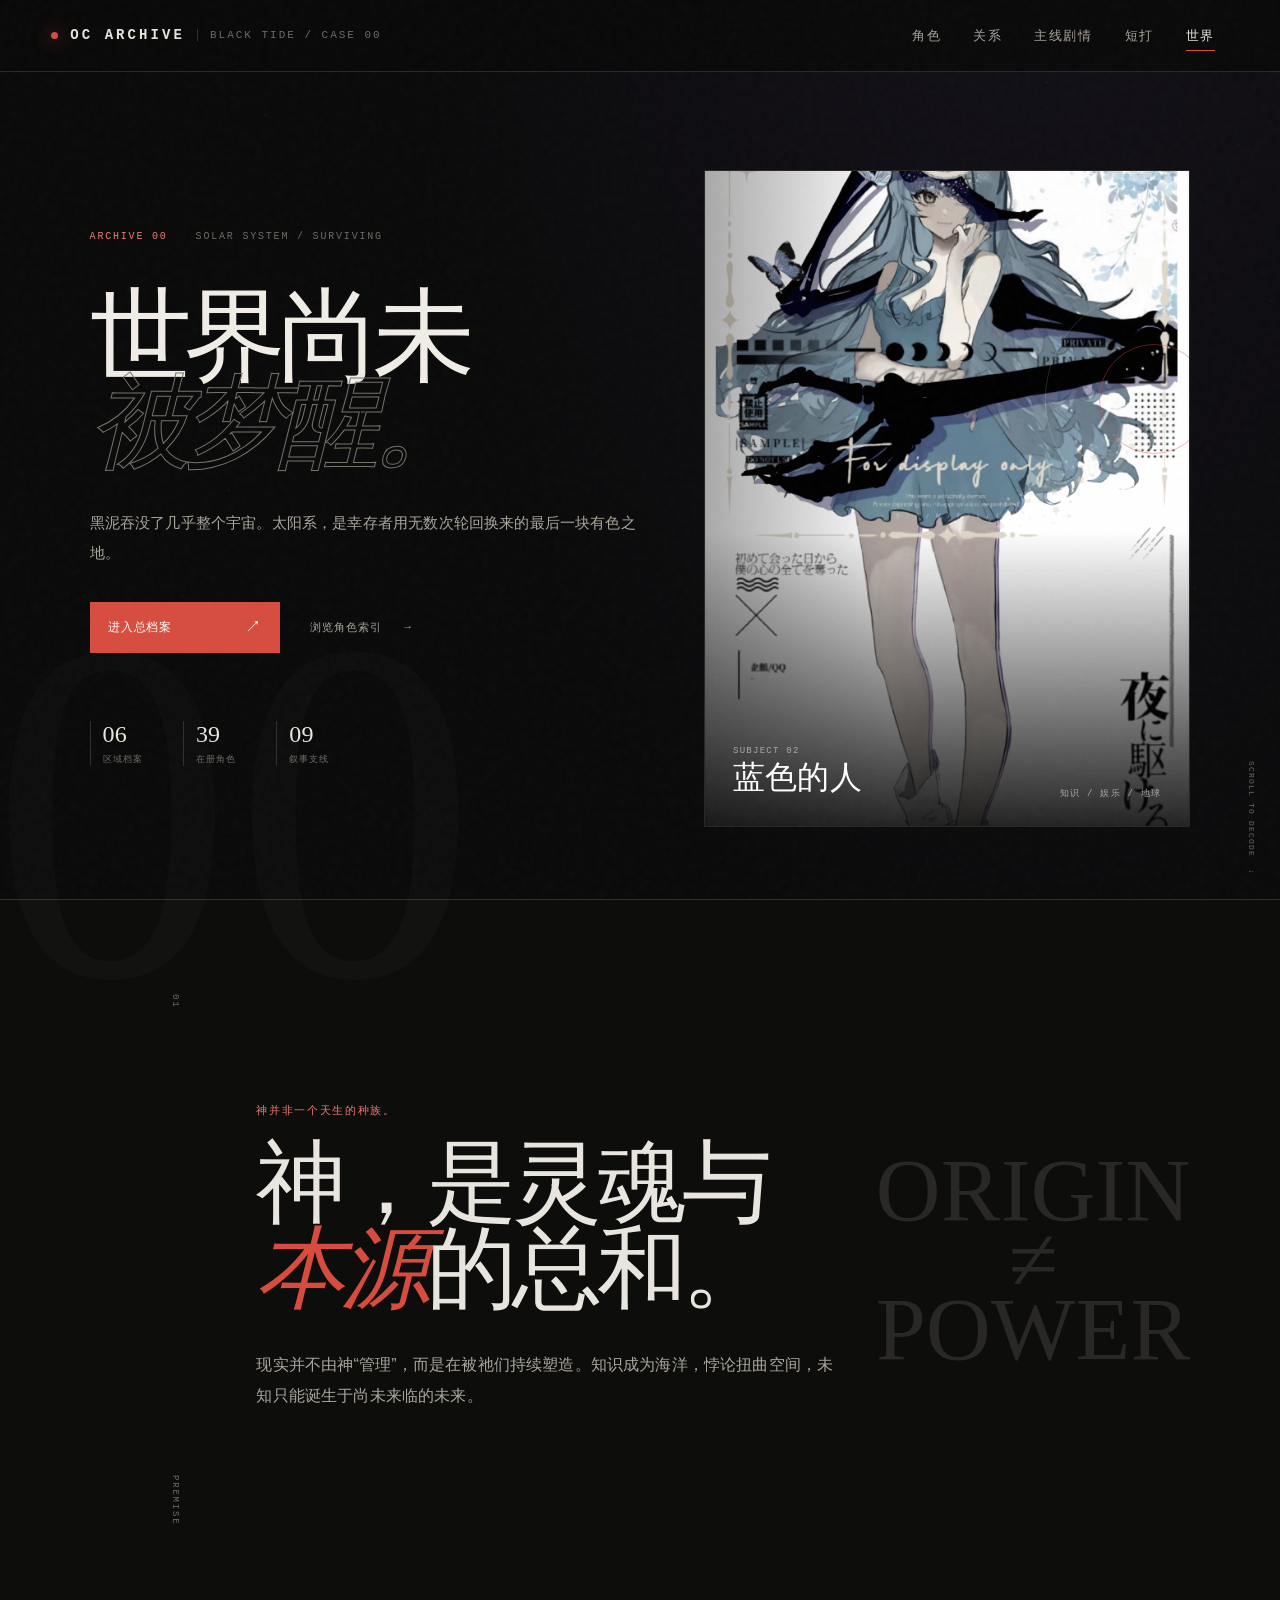
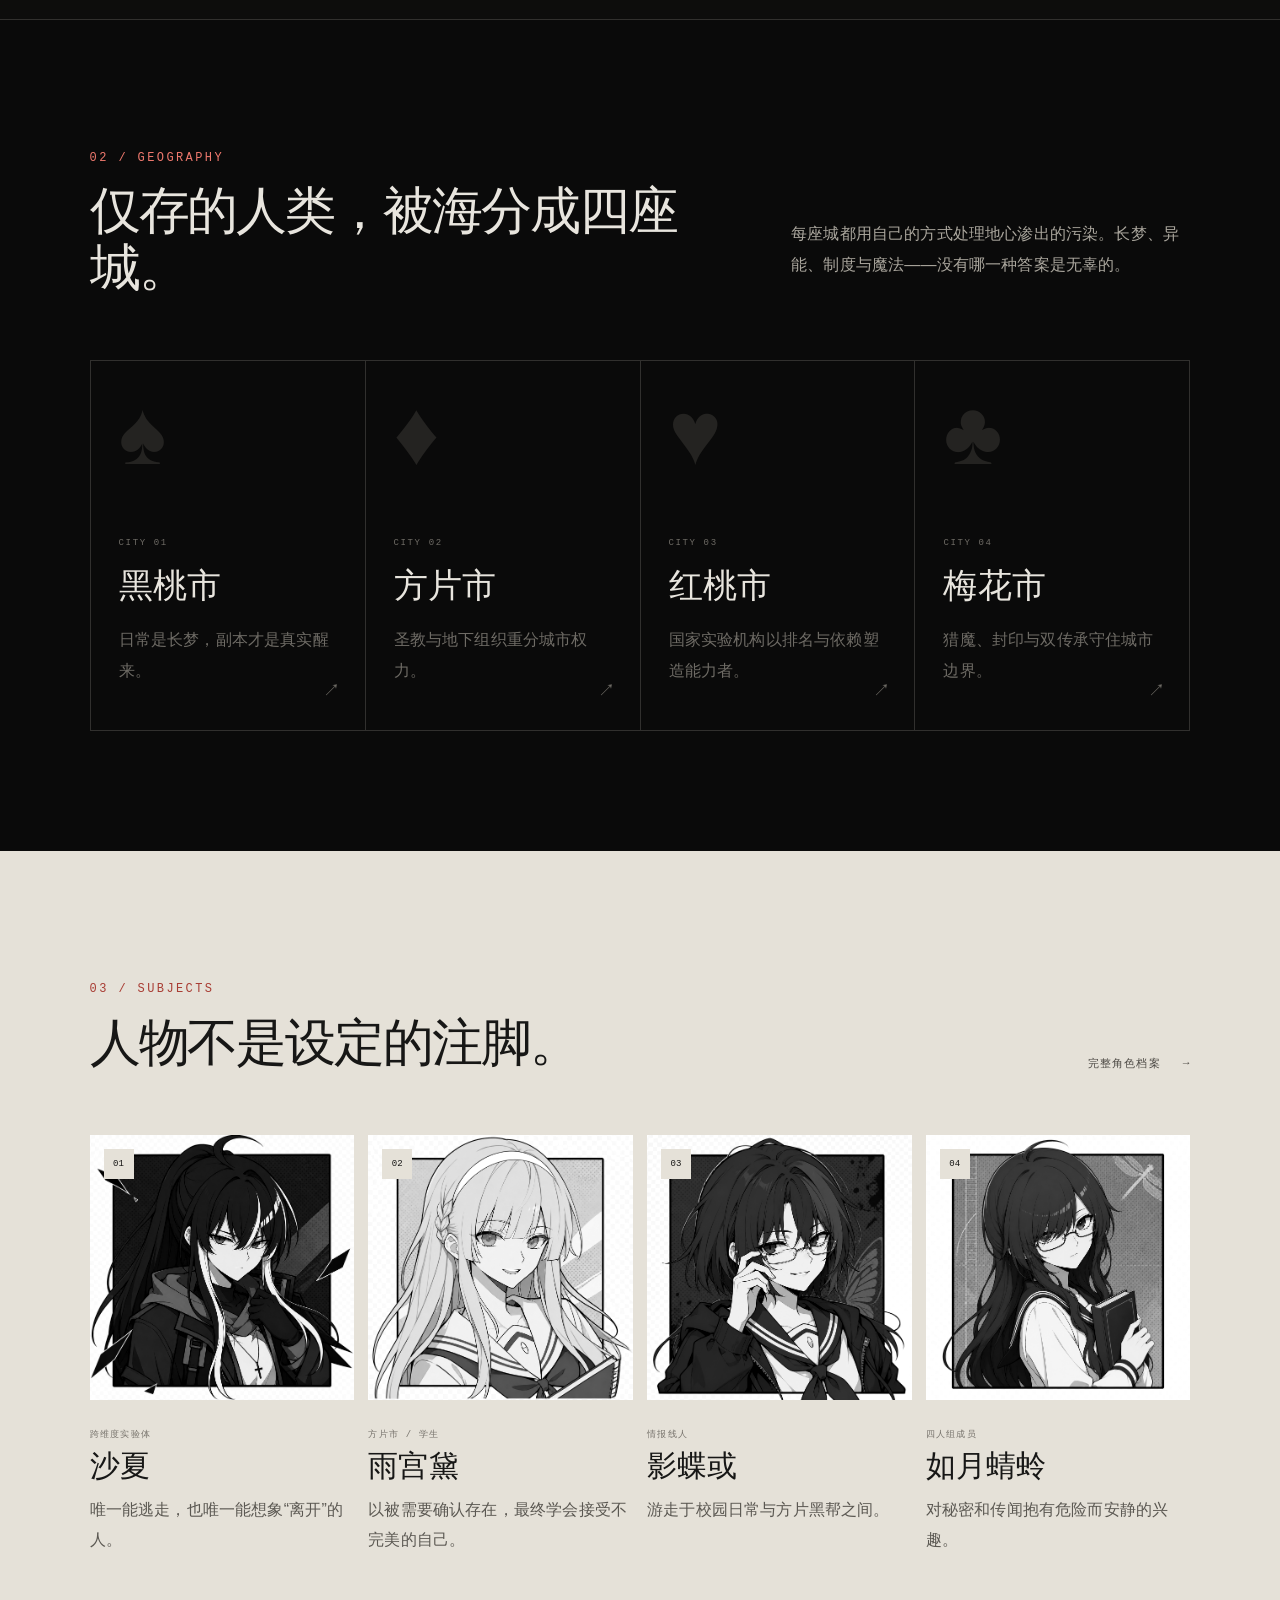
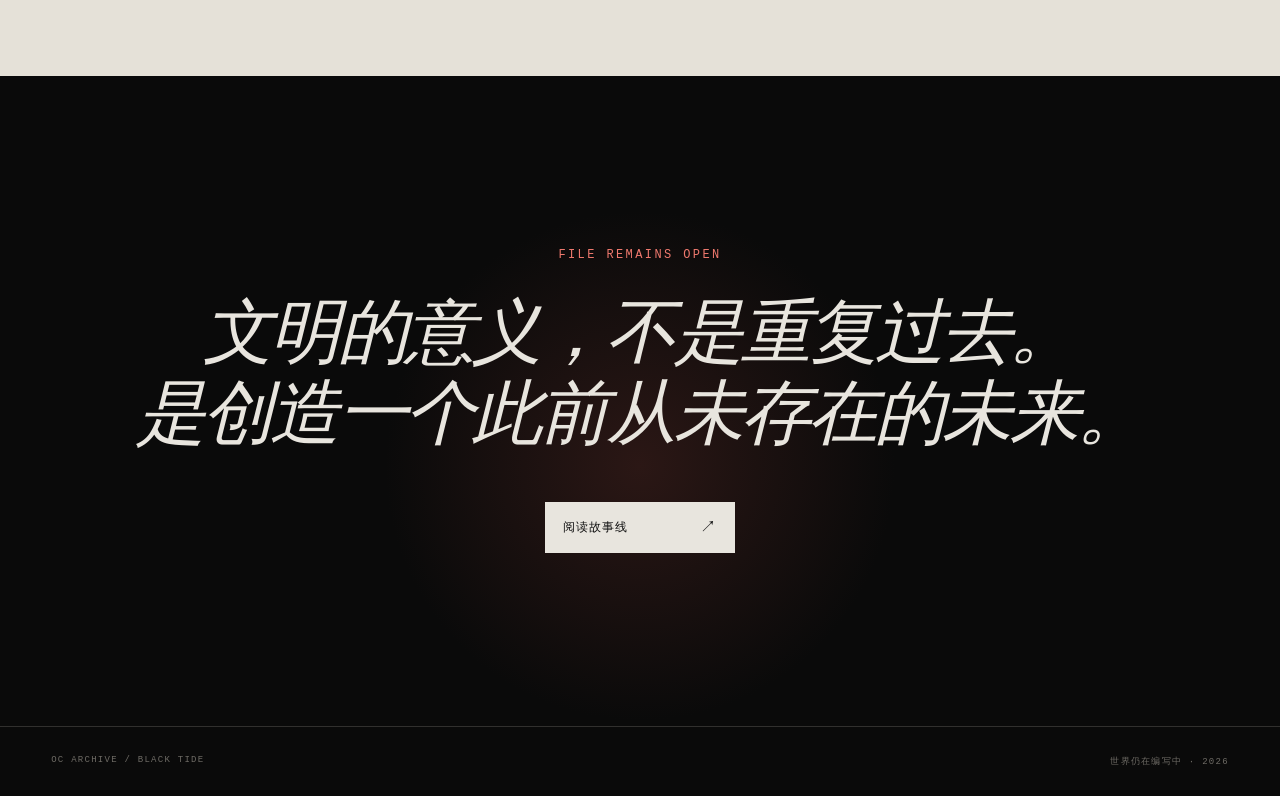
==== commit 4a97df11: "Differentiate Ruyue portrait pose" ====
--- a/index.html
+++ b/index.html
@@ -7,6 +7,6 @@
 <a class="hero-visual" href="character.html?id=lanse-de-ren" aria-label="查看蓝色的人角色档案"><div class="orbit orbit-a"></div><div class="orbit orbit-b"></div><div class="hero-code">EARTH<br>DEITY</div><img src="images/lanse-de-ren-2.jpg" alt="蓝色的人"><div class="visual-caption"><span>SUBJECT 02</span><strong>蓝色的人</strong><small>知识 / 娱乐 / 地球</small></div></a><div class="scroll-note">SCROLL TO DECODE <span>↓</span></div></section>
 <section class="manifesto"><div class="section-rail"><span>01</span><span>PREMISE</span></div><div class="manifesto-copy"><p>神并非一个天生的种族。</p><h2>神，是灵魂与<br><span>本源</span>的总和。</h2><p class="manifesto-note">现实并不由神“管理”，而是在被祂们持续塑造。知识成为海洋，悖论扭曲空间，未知只能诞生于尚未来临的未来。</p></div><div class="manifesto-mark">ORIGIN<br>≠<br>POWER</div></section>
 <section class="city-section"><div class="section-heading"><div><span class="micro-label">02 / GEOGRAPHY</span><h2>仅存的人类，被海分成四座城。</h2></div><p>每座城都用自己的方式处理地心渗出的污染。长梦、异能、制度与魔法——没有哪一种答案是无辜的。</p></div><div class="city-grid"><a class="city-card spade" href="world.html?id=city-spade"><span class="suit">♠</span><div><small>CITY 01</small><h3>黑桃市</h3><p>日常是长梦，副本才是真实醒来。</p></div><b>↗</b></a><a class="city-card diamond" href="world.html?id=city-diamond"><span class="suit">♦</span><div><small>CITY 02</small><h3>方片市</h3><p>圣教与地下组织重分城市权力。</p></div><b>↗</b></a><a class="city-card heart" href="world.html?id=city-heart"><span class="suit">♥</span><div><small>CITY 03</small><h3>红桃市</h3><p>国家实验机构以排名与依赖塑造能力者。</p></div><b>↗</b></a><a class="city-card club" href="world.html?id=city-club"><span class="suit">♣</span><div><small>CITY 04</small><h3>梅花市</h3><p>猎魔、封印与双传承守住城市边界。</p></div><b>↗</b></a></div></section>
-<section class="featured-cast"><div class="section-heading compact"><div><span class="micro-label">03 / SUBJECTS</span><h2>人物不是设定的注脚。</h2></div><a class="text-link" href="characters.html">完整角色档案 <span>→</span></a></div><div class="cast-strip"><a class="cast-card" href="character.html?id=shaxia"><span class="cast-no">01</span><img src="images/approved-shaxia.png" alt="沙夏档案头像"><div><small>跨维度实验体</small><h3>沙夏</h3><p>唯一能逃走，也唯一能想象“离开”的人。</p></div></a><a class="cast-card" href="character.html?id=yugong-dai"><span class="cast-no">02</span><img src="images/approved-yugong-dai.png" alt="雨宫黛档案头像"><div><small>方片市 / 学生</small><h3>雨宫黛</h3><p>以被需要确认存在，最终学会接受不完美的自己。</p></div></a><a class="cast-card" href="character.html?id=yingdiehuo"><span class="cast-no">03</span><img src="images/approved-yingdiehuo.png" alt="影蝶或档案头像"><div><small>情报线人</small><h3>影蝶或</h3><p>游走于校园日常与方片黑帮之间。</p></div></a><a class="cast-card" href="character.html?id=ruyue-qingling"><span class="cast-no">04</span><img src="images/approved-ruyue-qingling.png" alt="如月蜻蛉档案头像"><div><small>四人组成员</small><h3>如月蜻蛉</h3><p>对秘密和传闻抱有危险而安静的兴趣。</p></div></a></div></section>
+<section class="featured-cast"><div class="section-heading compact"><div><span class="micro-label">03 / SUBJECTS</span><h2>人物不是设定的注脚。</h2></div><a class="text-link" href="characters.html">完整角色档案 <span>→</span></a></div><div class="cast-strip"><a class="cast-card" href="character.html?id=shaxia"><span class="cast-no">01</span><img src="images/approved-shaxia.png" alt="沙夏档案头像"><div><small>跨维度实验体</small><h3>沙夏</h3><p>唯一能逃走，也唯一能想象“离开”的人。</p></div></a><a class="cast-card" href="character.html?id=yugong-dai"><span class="cast-no">02</span><img src="images/approved-yugong-dai.png" alt="雨宫黛档案头像"><div><small>方片市 / 学生</small><h3>雨宫黛</h3><p>以被需要确认存在，最终学会接受不完美的自己。</p></div></a><a class="cast-card" href="character.html?id=yingdiehuo"><span class="cast-no">03</span><img src="images/approved-yingdiehuo.png" alt="影蝶或档案头像"><div><small>情报线人</small><h3>影蝶或</h3><p>游走于校园日常与方片黑帮之间。</p></div></a><a class="cast-card" href="character.html?id=ruyue-qingling"><span class="cast-no">04</span><img src="images/approved-ruyue-qingling-v2.png" alt="如月蜻蛉档案头像"><div><small>四人组成员</small><h3>如月蜻蛉</h3><p>对秘密和传闻抱有危险而安静的兴趣。</p></div></a></div></section>
 <section class="closing-portal"><span class="micro-label">FILE REMAINS OPEN</span><h2>文明的意义，不是重复过去。<br>是创造一个此前从未存在的未来。</h2><a class="primary-link light" href="stories.html">阅读故事线 <span>↗</span></a></section>
 </main><footer class="site-footer"><span>OC ARCHIVE / BLACK TIDE</span><span>世界仍在编写中 · 2026</span></footer><script src="js/data.js?v=20260901n"></script><script src="js/main.js?v=20260901n"></script><script>document.getElementById('world-count').textContent=String(WORLDS.length).padStart(2,'0');document.getElementById('character-count').textContent=String(CHARACTERS.length).padStart(2,'0');document.getElementById('arc-count').textContent=String(STORY_ARCS.length).padStart(2,'0');</script></body></html>
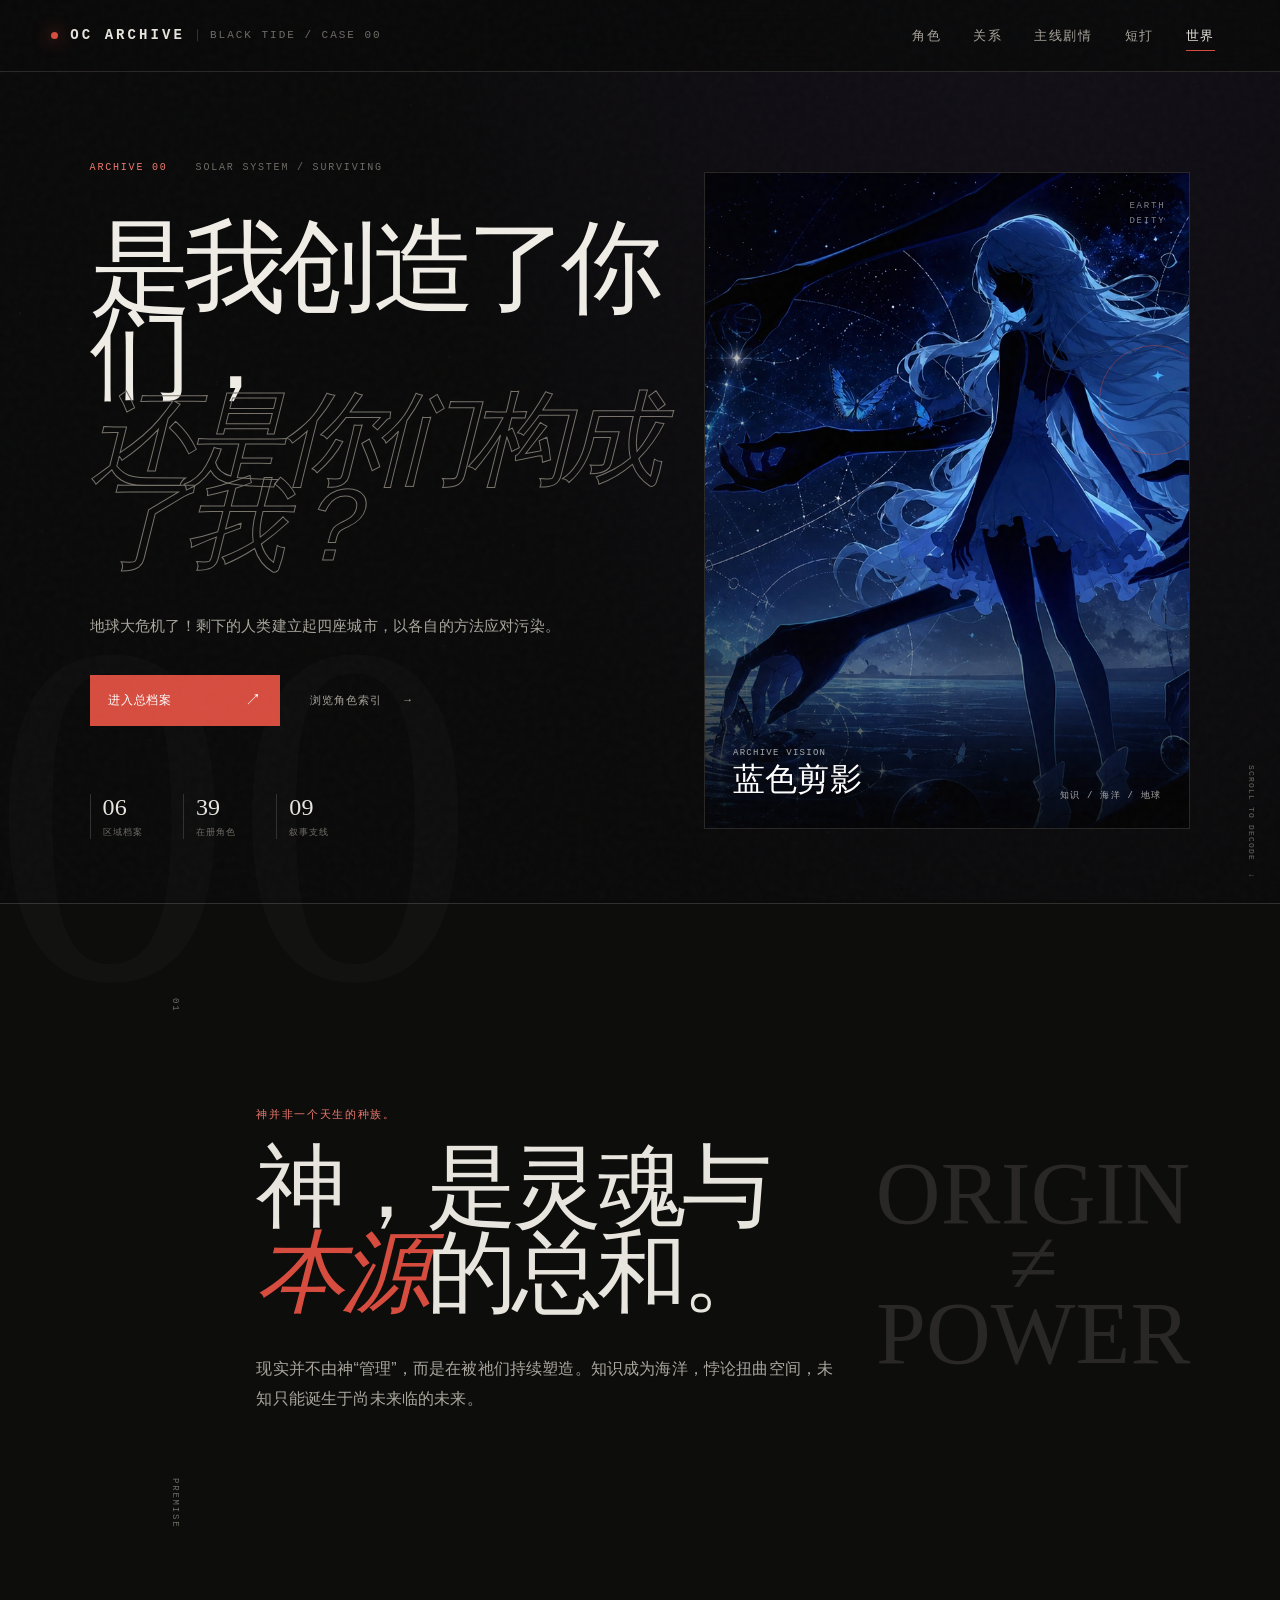
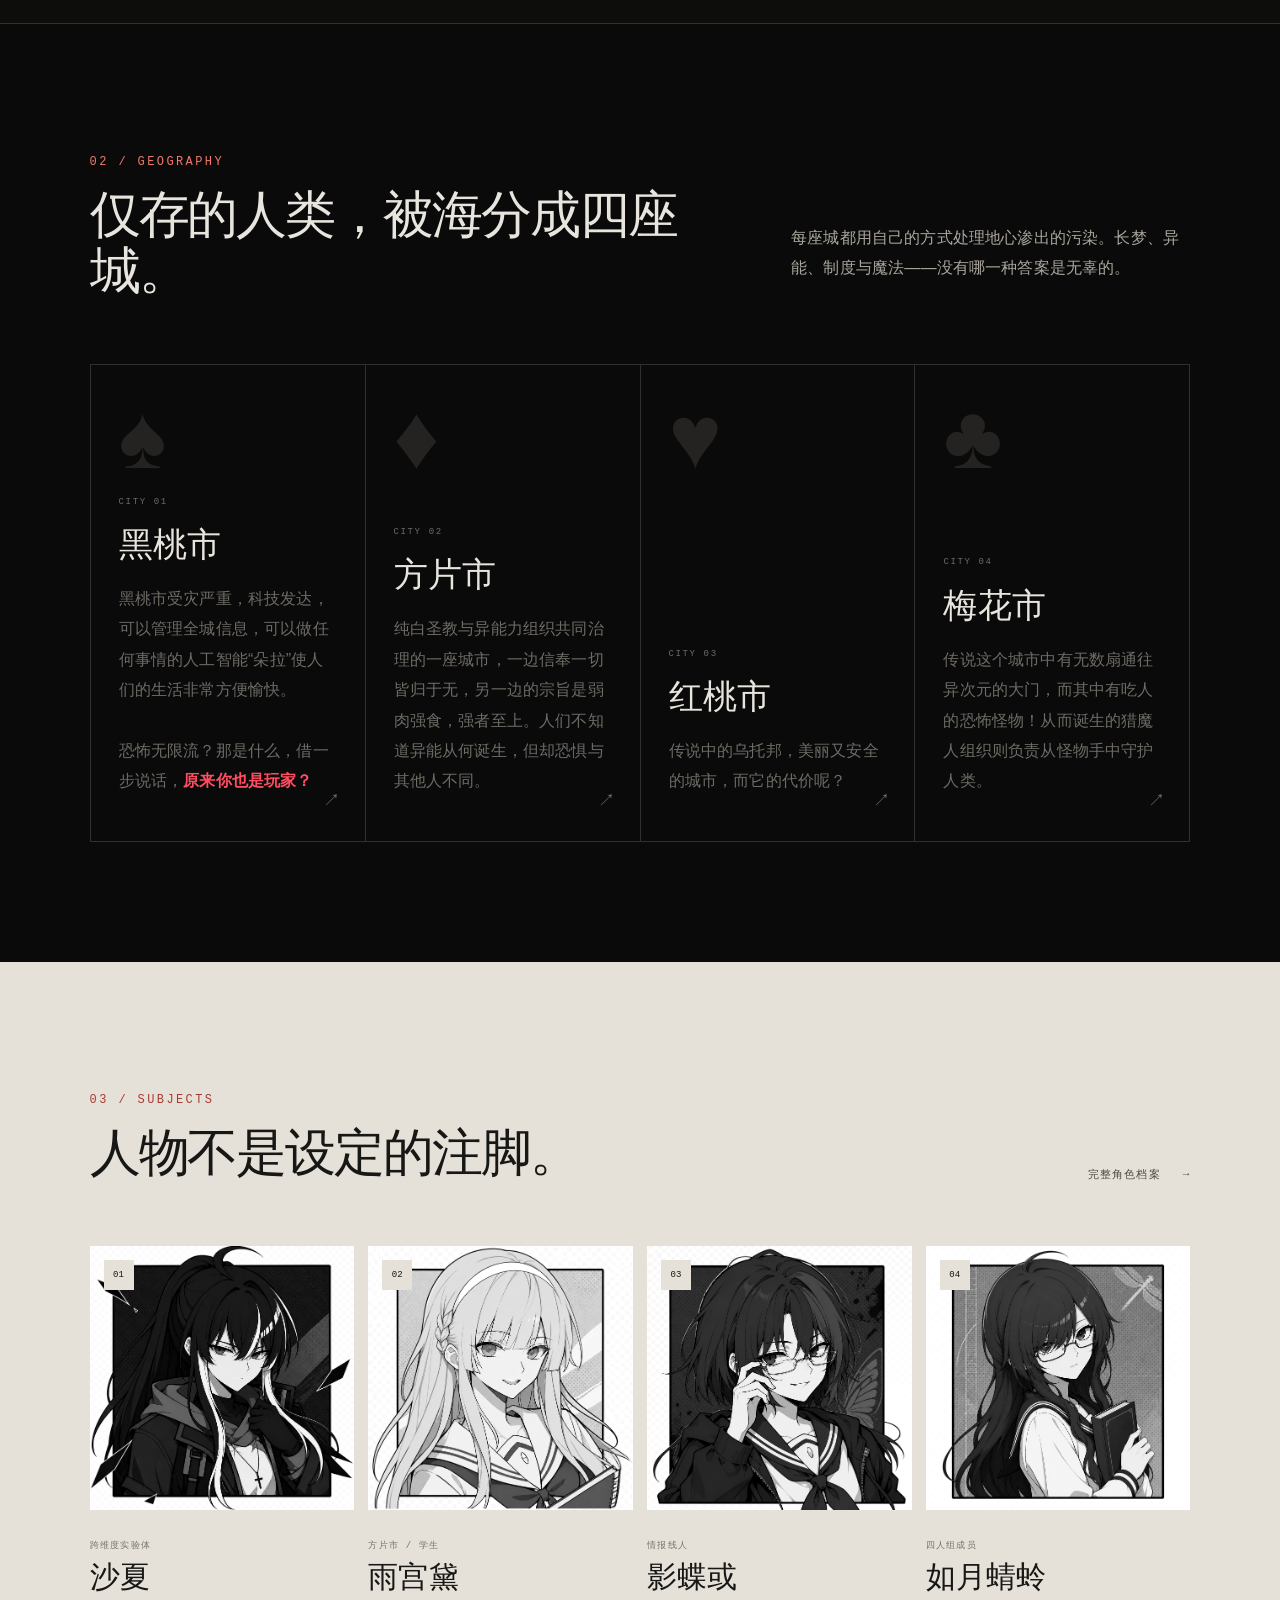
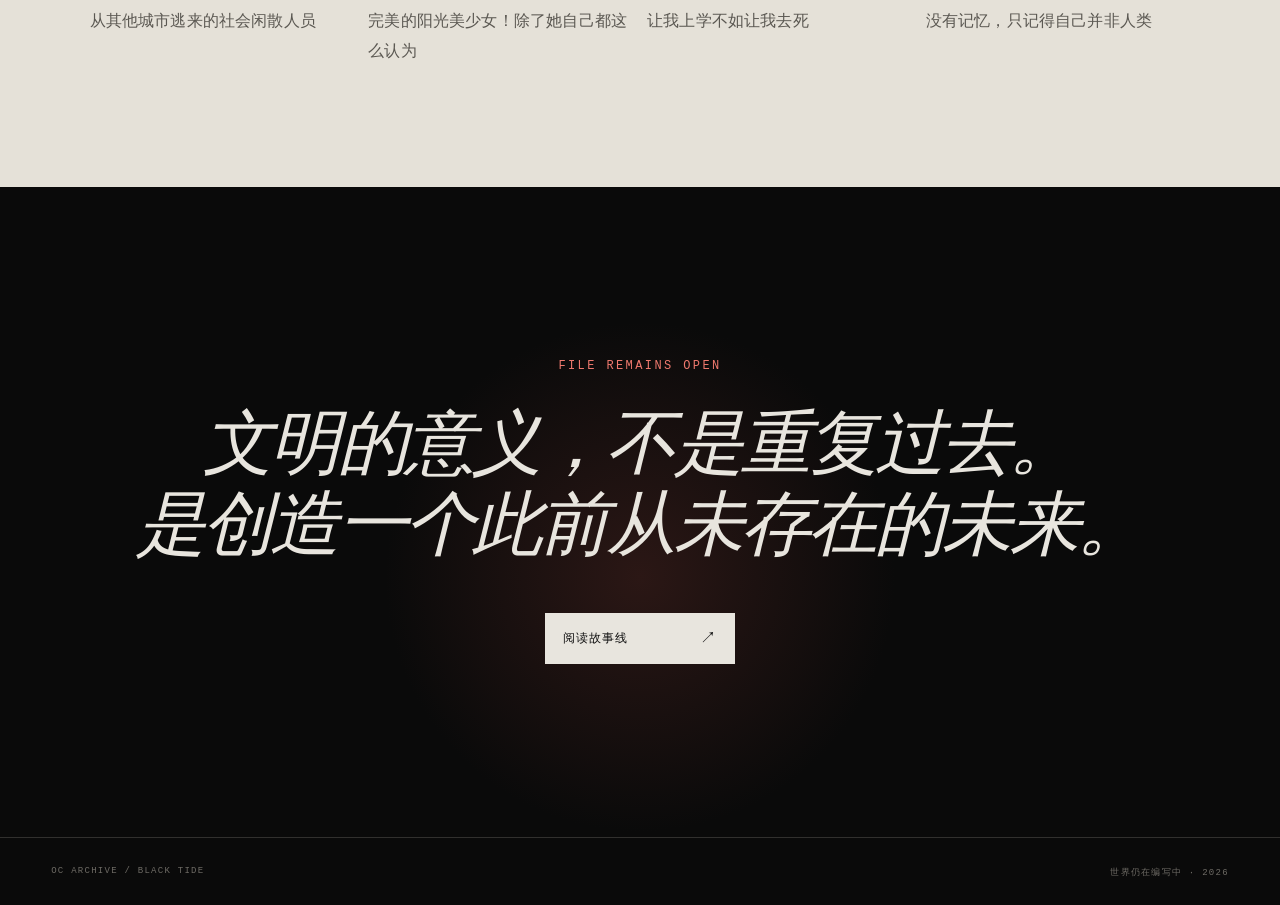
==== commit 51e1c429: "Update archive copy and homepage artwork" ====
--- a/index.html
+++ b/index.html
@@ -1,12 +1,12 @@
 <!DOCTYPE html>
-<html lang="zh-CN"><head><meta charset="UTF-8"><meta name="viewport" content="width=device-width, initial-scale=1.0"><meta name="description" content="关于黑泥、星球神与四座城市的原创世界观档案。"><title>OC ARCHIVE — 黑泥世界观档案</title><link rel="stylesheet" href="css/theme.css?v=20260901n"><link rel="stylesheet" href="css/style.css?v=20260901n"></head>
+<html lang="zh-CN"><head><meta charset="UTF-8"><meta name="viewport" content="width=device-width, initial-scale=1.0"><meta name="description" content="关于黑泥、神明，海洋与四座城市的故事"><title>OC ARCHIVE — 黑泥世界观档案</title><link rel="stylesheet" href="css/theme.css?v=20260901o"><link rel="stylesheet" href="css/style.css?v=20260901o"></head>
 <body class="home-page">
 <header class="topnav"><a class="brand" href="index.html" aria-label="返回档案首页"><span class="brand-mark"></span><span class="brand-name" data-site-name>OC ARCHIVE</span><span class="brand-sub">BLACK TIDE / CASE 00</span></a><nav aria-label="主导航"><a href="characters.html">角色</a><a href="relations.html">关系</a><a href="stories.html">主线剧情</a><a href="drabbles.html">短打</a><a href="index.html" class="active">世界</a></nav></header>
 <main>
-<section class="home-hero"><div class="hero-copy"><div class="hero-kicker"><span>ARCHIVE 00</span><span>SOLAR SYSTEM / SURVIVING</span></div><h1>世界尚未<br><em>被梦醒。</em></h1><p class="hero-lede">黑泥吞没了几乎整个宇宙。太阳系，是幸存者用无数次轮回换来的最后一块有色之地。</p><div class="hero-actions"><a class="primary-link" href="world.html?id=cosmos-mythos">进入总档案 <span>↗</span></a><a class="text-link" href="characters.html">浏览角色索引 <span>→</span></a></div><div class="hero-index" aria-label="档案数量"><div><strong id="world-count">06</strong><span>区域档案</span></div><div><strong id="character-count">16</strong><span>在册角色</span></div><div><strong id="arc-count">03</strong><span>叙事支线</span></div></div></div>
-<a class="hero-visual" href="character.html?id=lanse-de-ren" aria-label="查看蓝色的人角色档案"><div class="orbit orbit-a"></div><div class="orbit orbit-b"></div><div class="hero-code">EARTH<br>DEITY</div><img src="images/lanse-de-ren-2.jpg" alt="蓝色的人"><div class="visual-caption"><span>SUBJECT 02</span><strong>蓝色的人</strong><small>知识 / 娱乐 / 地球</small></div></a><div class="scroll-note">SCROLL TO DECODE <span>↓</span></div></section>
+<section class="home-hero"><div class="hero-copy"><div class="hero-kicker"><span>ARCHIVE 00</span><span>SOLAR SYSTEM / SURVIVING</span></div><h1>是我创造了你们，<br><em>还是你们构成了我？</em></h1><p class="hero-lede">地球大危机了！剩下的人类建立起四座城市，以各自的方法应对污染。</p><div class="hero-actions"><a class="primary-link" href="world.html?id=cosmos-mythos">进入总档案 <span>↗</span></a><a class="text-link" href="characters.html">浏览角色索引 <span>→</span></a></div><div class="hero-index" aria-label="档案数量"><div><strong id="world-count">06</strong><span>区域档案</span></div><div><strong id="character-count">16</strong><span>在册角色</span></div><div><strong id="arc-count">03</strong><span>叙事支线</span></div></div></div>
+<div class="hero-visual" aria-label="蓝色的人神性剪影插画"><div class="orbit orbit-a"></div><div class="orbit orbit-b"></div><div class="hero-code">EARTH<br>DEITY</div><img src="images/home-blue-divinity-v1.webp" alt="蓝色的人长发剪影与巨手权能"><div class="visual-caption"><span>ARCHIVE VISION</span><strong>蓝色剪影</strong><small>知识 / 海洋 / 地球</small></div></div><div class="scroll-note">SCROLL TO DECODE <span>↓</span></div></section>
 <section class="manifesto"><div class="section-rail"><span>01</span><span>PREMISE</span></div><div class="manifesto-copy"><p>神并非一个天生的种族。</p><h2>神，是灵魂与<br><span>本源</span>的总和。</h2><p class="manifesto-note">现实并不由神“管理”，而是在被祂们持续塑造。知识成为海洋，悖论扭曲空间，未知只能诞生于尚未来临的未来。</p></div><div class="manifesto-mark">ORIGIN<br>≠<br>POWER</div></section>
-<section class="city-section"><div class="section-heading"><div><span class="micro-label">02 / GEOGRAPHY</span><h2>仅存的人类，被海分成四座城。</h2></div><p>每座城都用自己的方式处理地心渗出的污染。长梦、异能、制度与魔法——没有哪一种答案是无辜的。</p></div><div class="city-grid"><a class="city-card spade" href="world.html?id=city-spade"><span class="suit">♠</span><div><small>CITY 01</small><h3>黑桃市</h3><p>日常是长梦，副本才是真实醒来。</p></div><b>↗</b></a><a class="city-card diamond" href="world.html?id=city-diamond"><span class="suit">♦</span><div><small>CITY 02</small><h3>方片市</h3><p>圣教与地下组织重分城市权力。</p></div><b>↗</b></a><a class="city-card heart" href="world.html?id=city-heart"><span class="suit">♥</span><div><small>CITY 03</small><h3>红桃市</h3><p>国家实验机构以排名与依赖塑造能力者。</p></div><b>↗</b></a><a class="city-card club" href="world.html?id=city-club"><span class="suit">♣</span><div><small>CITY 04</small><h3>梅花市</h3><p>猎魔、封印与双传承守住城市边界。</p></div><b>↗</b></a></div></section>
-<section class="featured-cast"><div class="section-heading compact"><div><span class="micro-label">03 / SUBJECTS</span><h2>人物不是设定的注脚。</h2></div><a class="text-link" href="characters.html">完整角色档案 <span>→</span></a></div><div class="cast-strip"><a class="cast-card" href="character.html?id=shaxia"><span class="cast-no">01</span><img src="images/approved-shaxia.png" alt="沙夏档案头像"><div><small>跨维度实验体</small><h3>沙夏</h3><p>唯一能逃走，也唯一能想象“离开”的人。</p></div></a><a class="cast-card" href="character.html?id=yugong-dai"><span class="cast-no">02</span><img src="images/approved-yugong-dai.png" alt="雨宫黛档案头像"><div><small>方片市 / 学生</small><h3>雨宫黛</h3><p>以被需要确认存在，最终学会接受不完美的自己。</p></div></a><a class="cast-card" href="character.html?id=yingdiehuo"><span class="cast-no">03</span><img src="images/approved-yingdiehuo.png" alt="影蝶或档案头像"><div><small>情报线人</small><h3>影蝶或</h3><p>游走于校园日常与方片黑帮之间。</p></div></a><a class="cast-card" href="character.html?id=ruyue-qingling"><span class="cast-no">04</span><img src="images/approved-ruyue-qingling-v2.png" alt="如月蜻蛉档案头像"><div><small>四人组成员</small><h3>如月蜻蛉</h3><p>对秘密和传闻抱有危险而安静的兴趣。</p></div></a></div></section>
+<section class="city-section"><div class="section-heading"><div><span class="micro-label">02 / GEOGRAPHY</span><h2>仅存的人类，被海分成四座城。</h2></div><p>每座城都用自己的方式处理地心渗出的污染。长梦、异能、制度与魔法——没有哪一种答案是无辜的。</p></div><div class="city-grid"><a class="city-card spade" href="world.html?id=city-spade"><span class="suit">♠</span><div><small>CITY 01</small><h3>黑桃市</h3><p>黑桃市受灾严重，科技发达，可以管理全城信息，可以做任何事情的人工智能“朵拉”使人们的生活非常方便愉快。<br><br>恐怖无限流？那是什么，借一步说话，<span class="intro-accent-red">原来你也是玩家？</span></p></div><b>↗</b></a><a class="city-card diamond" href="world.html?id=city-diamond"><span class="suit">♦</span><div><small>CITY 02</small><h3>方片市</h3><p>纯白圣教与异能力组织共同治理的一座城市，一边信奉一切皆归于无，另一边的宗旨是弱肉强食，强者至上。人们不知道异能从何诞生，但却恐惧与其他人不同。</p></div><b>↗</b></a><a class="city-card heart" href="world.html?id=city-heart"><span class="suit">♥</span><div><small>CITY 03</small><h3>红桃市</h3><p>传说中的乌托邦，美丽又安全的城市，而它的代价呢？</p></div><b>↗</b></a><a class="city-card club" href="world.html?id=city-club"><span class="suit">♣</span><div><small>CITY 04</small><h3>梅花市</h3><p>传说这个城市中有无数扇通往异次元的大门，而其中有吃人的恐怖怪物！从而诞生的猎魔人组织则负责从怪物手中守护人类。</p></div><b>↗</b></a></div></section>
+<section class="featured-cast"><div class="section-heading compact"><div><span class="micro-label">03 / SUBJECTS</span><h2>人物不是设定的注脚。</h2></div><a class="text-link" href="characters.html">完整角色档案 <span>→</span></a></div><div class="cast-strip"><a class="cast-card" href="character.html?id=shaxia"><span class="cast-no">01</span><img src="images/approved-shaxia.png" alt="沙夏档案头像"><div><small>跨维度实验体</small><h3>沙夏</h3><p>从其他城市逃来的社会闲散人员</p></div></a><a class="cast-card" href="character.html?id=yugong-dai"><span class="cast-no">02</span><img src="images/approved-yugong-dai.png" alt="雨宫黛档案头像"><div><small>方片市 / 学生</small><h3>雨宫黛</h3><p>完美的阳光美少女！除了她自己都这么认为</p></div></a><a class="cast-card" href="character.html?id=yingdiehuo"><span class="cast-no">03</span><img src="images/approved-yingdiehuo.png" alt="影蝶或档案头像"><div><small>情报线人</small><h3>影蝶或</h3><p>让我上学不如让我去死</p></div></a><a class="cast-card" href="character.html?id=ruyue-qingling"><span class="cast-no">04</span><img src="images/approved-ruyue-qingling-v2.png" alt="如月蜻蛉档案头像"><div><small>四人组成员</small><h3>如月蜻蛉</h3><p>没有记忆，只记得自己并非人类</p></div></a></div></section>
 <section class="closing-portal"><span class="micro-label">FILE REMAINS OPEN</span><h2>文明的意义，不是重复过去。<br>是创造一个此前从未存在的未来。</h2><a class="primary-link light" href="stories.html">阅读故事线 <span>↗</span></a></section>
-</main><footer class="site-footer"><span>OC ARCHIVE / BLACK TIDE</span><span>世界仍在编写中 · 2026</span></footer><script src="js/data.js?v=20260901n"></script><script src="js/main.js?v=20260901n"></script><script>document.getElementById('world-count').textContent=String(WORLDS.length).padStart(2,'0');document.getElementById('character-count').textContent=String(CHARACTERS.length).padStart(2,'0');document.getElementById('arc-count').textContent=String(STORY_ARCS.length).padStart(2,'0');</script></body></html>
+</main><footer class="site-footer"><span>OC ARCHIVE / BLACK TIDE</span><span>世界仍在编写中 · 2026</span></footer><script src="js/data.js?v=20260901o"></script><script src="js/main.js?v=20260901o"></script><script>document.getElementById('world-count').textContent=String(WORLDS.length).padStart(2,'0');document.getElementById('character-count').textContent=String(CHARACTERS.length).padStart(2,'0');document.getElementById('arc-count').textContent=String(STORY_ARCS.length).padStart(2,'0');</script></body></html>
--- a/css/style.css
+++ b/css/style.css
@@ -500,6 +500,10 @@
   font-size: 12px;
   color: var(--color-text-faint);
 }
+.intro-accent-red { color: #ff4d61; font-weight: 700; }
+.intro-accent-violet { color: #9474ff; font-weight: 700; }
+.home-page .hero-visual img { object-position: 66% center; filter: saturate(.9) contrast(1.08); }
+.home-page .hero-visual:hover img { filter: saturate(1) contrast(1.03); }
 
 /* ---------- 角色详情页 ---------- */
 .char-detail-header {
